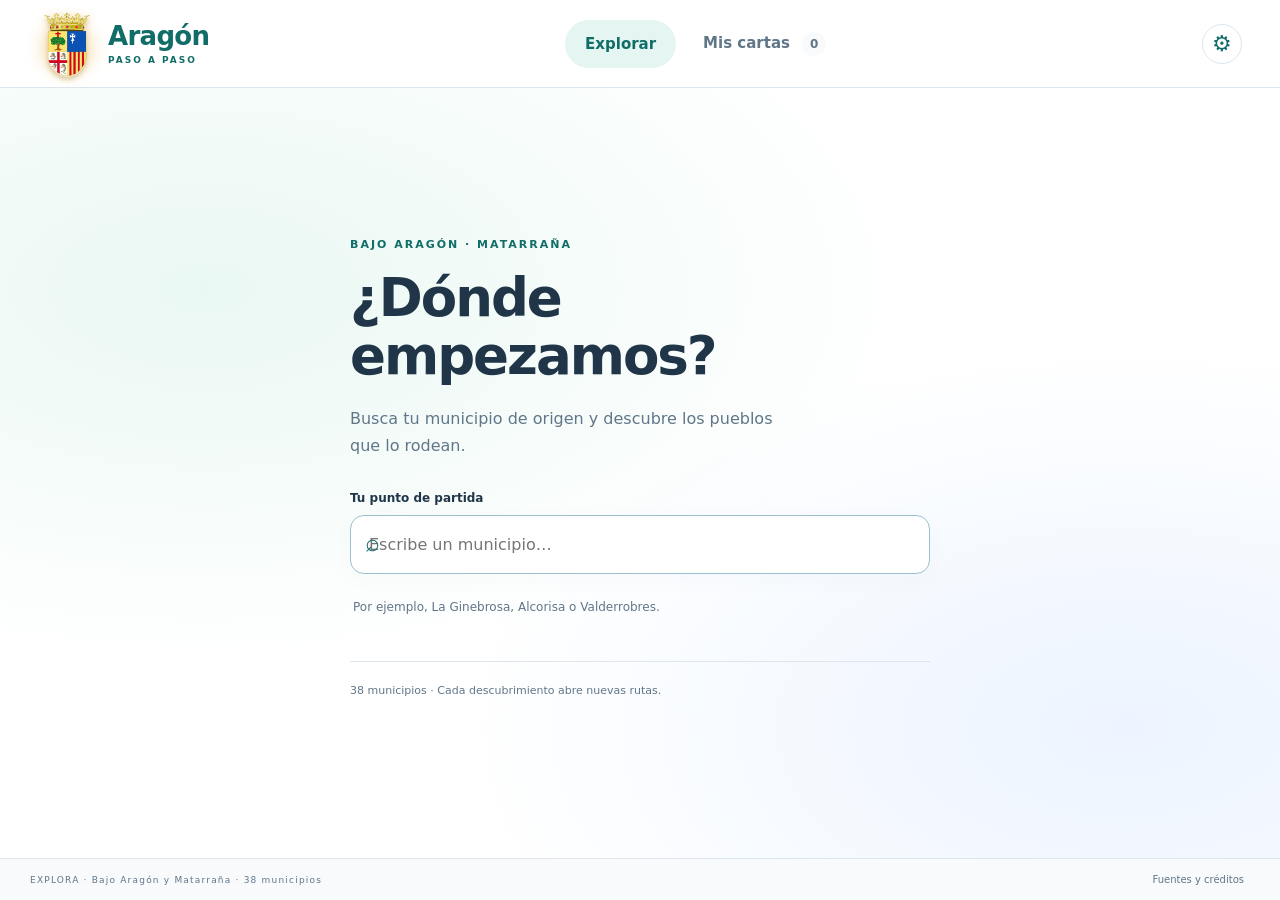
==== index.html @ 67283a73 "Add files via upload" ====
<!doctype html>
<html lang="es">
<head>
  <meta charset="UTF-8">
  <meta name="viewport" content="width=device-width, initial-scale=1">
  <meta name="theme-color" content="#116d68">
  <meta name="description" content="Elige tu pueblo, conoce sus símbolos y descubre Aragón municipio a municipio. Explora los 38 municipios del Bajo Aragón y Matarraña.">
  <title>Aragón, paso a paso</title>
  <link rel="stylesheet" href="styles.css?v=20261017-2">
</head>
<body>
  <header class="topbar">
    <a class="brand" href="./" aria-label="Aragón, paso a paso, inicio"><span class="brand-mark"><img src="[data-uri]" width="330" height="461" alt="Escudo de Aragón" fetchpriority="high"></span><span>Aragón<small>paso a paso</small></span></a>
    <nav aria-label="Principal"><button id="nav-map" class="nav active">Explorar</button><button id="nav-cards" class="nav">Mis cartas <span id="collection-count">0</span></button></nav>
    <button id="settings" class="icon-button" aria-label="Opciones de la prueba" title="Opciones de la prueba">⚙</button>
  </header>
  <main id="main">
    <section class="explorer" id="explorer" aria-label="Explorar municipios">
      <section id="onboarding" class="onboarding" aria-label="Elige tu municipio de origen"><p class="loading">Preparando los municipios…</p></section>
      <section id="map-panel" class="map-panel" aria-label="Mapa interactivo de Aragón" hidden>
        <div class="map-top"><span class="map-label"><i></i> TU MAPA DE ARAGÓN</span><span id="daily-badge" class="daily-badge">Primer viaje</span></div>
        <svg id="map" viewBox="-35 -35 1070 1500" role="group" aria-label="Municipios de Aragón. Selecciona un territorio azul para descubrirlo."><g id="terrain"></g><g id="province-lines"></g><g id="pins"></g></svg>
        <div class="map-compass" aria-hidden="true"><span>N</span>✧</div>
        <div class="map-controls"><button id="zoom-in" aria-label="Ampliar mapa">+</button><button id="zoom-out" aria-label="Reducir mapa">−</button><span></span><button id="zoom-region" aria-label="Ver zona de exploración" title="Mi zona">⌖</button><button id="zoom-all" aria-label="Ver todo Aragón" title="Todo Aragón">↗</button></div>
        <div class="map-bottom"><div class="legend"><span><i class="known"></i>Descubierto</span><span><i class="ready"></i>Por explorar</span><span><i class="unknown"></i>Más adelante</span></div><span class="map-credit">Cartografía: IGEAR · Gobierno de Aragón</span></div>
        <div class="map-tip" id="map-tip" role="status"></div>
      </section>
    </section>
    <section id="collection" class="collection-page" hidden></section>
  </main>
  <footer><span>EXPLORA · <span id="pilot-count">Bajo Aragón</span></span><button id="sources">Fuentes y créditos</button></footer>
  <dialog id="dialog" aria-labelledby="dialog-title"><div id="dialog-content"></div><button class="dialog-close" id="close-dialog" aria-label="Cerrar">×</button></dialog>
  <div id="toast" role="status" aria-live="polite"></div>
  <script type="module" src="app.mjs?v=20261017-2"></script>
</body>
</html>
---- styles.css ----
:root{--ink:#203548;--muted:#607689;--green:#116d68;--green2:#159c88;--pale:#edf5f8;--paper:#f8fafc;--cream:#ffffff;--gold:#e9b42f;--orange:#b84a40;--line:#dce6ee;--serif:Georgia,'Times New Roman',serif;--sans:Inter,ui-sans-serif,system-ui,-apple-system,BlinkMacSystemFont,'Segoe UI',sans-serif}
*{box-sizing:border-box}body{margin:0;background:var(--paper);color:var(--ink);font-family:var(--sans);font-size:15px}button,input{font:inherit}button,a,input{-webkit-tap-highlight-color:transparent}button{cursor:pointer}button:disabled{cursor:default;opacity:.6}button:focus-visible,a:focus-visible,input:focus-visible,[tabindex]:focus-visible{outline:3px solid var(--orange);outline-offset:4px}button{border:0}a{color:var(--green)}[hidden]{display:none!important}.topbar{height:88px;display:flex;align-items:center;padding:0 38px;border-bottom:1px solid var(--line);gap:36px;background:var(--cream)}.brand{display:flex;gap:12px;align-items:center;text-decoration:none;color:var(--green);font-family:var(--serif);font-size:26px;font-weight:bold;line-height:1}.brand small{display:block;font-family:var(--sans);text-transform:uppercase;letter-spacing:2.3px;font-size:9px;margin-top:7px;font-weight:600}nav{display:flex;gap:7px;margin:auto}.nav{padding:12px 20px;border-radius:30px;color:var(--muted);background:transparent;font-weight:600}.nav.active{background:#e5f5f1;color:var(--green)}.nav span{display:inline-flex;background:var(--paper);margin-left:7px;border-radius:20px;min-width:24px;height:24px;justify-content:center;align-items:center;font-size:12px}.icon-button{background:transparent;color:var(--green);font-size:22px;width:40px;height:40px;border:1px solid var(--line);border-radius:50%}.explorer{display:grid;grid-template-columns:355px minmax(0,1fr);min-height:700px;height:calc(100dvh - 130px)}.sidebar{overflow:auto;padding:35px 29px 26px;border-right:1px solid var(--line);background:var(--paper)}.eyebrow{text-transform:uppercase;font-weight:700;letter-spacing:2px;font-size:10px;color:var(--orange);margin:0 0 16px}.sidebar h1{font-family:var(--serif);font-size:42px;font-weight:normal;line-height:1.07;letter-spacing:-1.3px;margin:0 0 20px}.sidebar h1 em{font-style:italic;color:var(--green2)}.intro{line-height:1.7;color:var(--muted);font-size:14px;margin:0 0 23px}.subtle{font-size:12px;color:var(--muted);line-height:1.6}.search-wrap{position:relative;margin-bottom:17px}.search-wrap span{position:absolute;left:14px;top:12px;color:var(--muted)}.search-wrap input{width:100%;padding:13px 12px 13px 40px;border:1px solid #d7e3ed;border-radius:9px;background:#ffffff;color:var(--ink);font-size:13px}.place-list{display:grid;gap:8px}.place-button{display:flex;align-items:center;text-align:left;padding:11px 12px;gap:12px;border:1px solid var(--line);border-radius:10px;background:#ffffff;color:var(--ink);width:100%;transition:background .2s,transform .2s}.place-button:hover{background:#eef8fb;transform:translateX(2px)}.place-button.selected{border-color:var(--green2);background:#e2f5ef}.place-button img{height:34px;width:28px;object-fit:contain}.place-button strong{font-size:13px;font-weight:600;display:block}.place-button small{display:block;font-size:10px;color:var(--muted);margin-top:4px}.place-button .arrow{margin-left:auto;color:var(--green2)}.small-label{font-size:10px;font-weight:700;letter-spacing:1px;color:var(--muted);text-transform:uppercase;margin:25px 0 12px}.origin-free{display:flex;align-items:center;gap:10px;background:#edf8f6;border-radius:9px;padding:13px;margin-top:20px;font-size:12px;line-height:1.5}.origin-free b{font-size:24px;color:var(--green2)}.map-panel{position:relative;overflow:hidden;background:#f3f8fc;background-image:radial-gradient(#8fb3cd22 .8px,transparent .8px);background-size:11px 11px;min-height:520px}.map-panel>svg{width:100%;height:100%;min-height:520px;display:block;touch-action:none;cursor:grab}.map-panel>svg.dragging{cursor:grabbing}.map-top{position:absolute;top:25px;left:28px;right:28px;display:flex;justify-content:space-between;gap:10px;z-index:2;pointer-events:none}.map-label{font-size:10px;letter-spacing:1.7px;font-weight:700;align-items:center;display:flex;gap:8px}.map-label i{width:6px;height:6px;border-radius:50%;background:var(--green)}.daily-badge{border:1px solid #d7e6ef;background:#fffffff0;backdrop-filter:blur(5px);padding:9px 14px;border-radius:25px;font-size:11px;color:var(--green);font-weight:600}.municipality{fill:#e9f0f5;stroke:#bccedc;stroke-width:.65;vector-effect:non-scaling-stroke;transition:fill .3s;stroke-linejoin:round}.municipality.pilot{fill:#dceefa;stroke:#93bbd5;stroke-width:1.1;cursor:pointer}.municipality.available{fill:#d5eefa;stroke:#4d9cc7;stroke-width:1.2}.municipality.discovered{fill:#34b39a;stroke:#13776e;stroke-width:1.2}.municipality.selected{fill:#93d4ed;stroke:#146e96;stroke-width:2}.municipality.discovered.selected{fill:#109e86;stroke:#f3c94d;stroke-width:2}.municipality.pilot:hover{filter:brightness(.95)}.province-line{fill:none;stroke:#7998af;stroke-width:1.4;stroke-opacity:.45;vector-effect:non-scaling-stroke;pointer-events:none}.map-compass{position:absolute;bottom:80px;left:32px;font-size:44px;color:#668298;text-align:center;line-height:1;pointer-events:none}.map-compass span{font-family:var(--sans);font-size:10px;font-weight:700;display:block;margin-bottom:3px}.map-controls{position:absolute;right:24px;top:50%;transform:translateY(-50%);display:grid;background:var(--cream);border:1px solid #d7e4ee;border-radius:25px;padding:6px;box-shadow:0 5px 20px #116d6810}.map-controls button{width:36px;height:37px;background:transparent;color:var(--green);border-radius:50%;font-size:22px}.map-controls button:hover{background:#e8f5fb}.map-controls span{height:1px;background:var(--line);margin:4px}.map-bottom{position:absolute;bottom:22px;left:28px;right:28px;display:flex;justify-content:space-between;gap:14px;align-items:flex-end;pointer-events:none}.legend{display:flex;gap:12px;background:#ffffffe8;border-radius:20px;padding:10px 13px}.legend span{font-size:10px;display:flex;gap:5px;align-items:center;white-space:nowrap}.legend i{width:8px;height:8px;border-radius:50%;border:1px solid #acc3d3}.legend .known{background:#34b39a}.legend .ready{background:#d5eefa}.legend .unknown{background:#e9f0f5}.map-credit{font-size:9px;color:#58778e;max-width:160px;text-align:right;line-height:1.4}.map-tip{display:none;position:absolute;left:50%;top:80px;transform:translateX(-50%);background:var(--green);color:#ffffff;border-radius:10px;padding:12px 18px;font-size:12px;max-width:340px;box-shadow:0 5px 15px #173a2720;z-index:4}.map-tip.show{display:block}.pin{cursor:pointer}.pin text{font-family:var(--sans);font-weight:600;fill:#25455e;paint-order:stroke;stroke:#ffffff;stroke-width:3px;stroke-linejoin:round}.pin circle{fill:#ffffff;stroke:#13776e;stroke-width:1.5;vector-effect:non-scaling-stroke;filter:drop-shadow(0 1px 2px #0002)}.pin .origin-halo{fill:none;stroke:#e7b526;stroke-width:2}.province-name{font-size:36px;font-family:var(--serif);fill:#7d98ad;opacity:.75;text-anchor:middle;pointer-events:none;letter-spacing:7px}.back-link{background:transparent;padding:0;margin:0 0 20px;color:var(--muted);font-size:12px}.back-link:hover{text-decoration:underline}.mini-meta{font-size:11px;color:var(--muted);margin:-10px 0 18px;line-height:1.6}.card{border:1px solid #d8e4ed;border-radius:13px;background:var(--cream);overflow:hidden;box-shadow:0 9px 20px #273d2a0c}.card-face{padding:24px 24px 18px;background:linear-gradient(130deg,#eef6fb,#ffffff);position:relative}.flag{display:block;width:100%;height:126px;object-fit:contain;filter:drop-shadow(0 6px 4px #263b2e16)}.shield-stamp{display:flex;align-items:center;justify-content:center;width:64px;height:76px;border-radius:40px 40px 20px 20px;background:var(--cream);border:1px solid #dce8f0;position:relative;margin:-10px auto -12px;box-shadow:0 5px 12px #263b2e12}.shield-stamp img{width:40px;height:60px;object-fit:contain}.card-body{padding:23px 19px 18px;text-align:center}.card-name{font-family:var(--serif);font-size:25px;margin:0 0 7px;font-weight:normal}.card-place{font-size:11px;color:var(--muted);line-height:1.6}.card-rule{border:0;border-top:1px solid #e1eaf1;margin:16px 0}.patron-label{font-size:9px;letter-spacing:1.5px;text-transform:uppercase;color:var(--orange);margin-bottom:7px;font-weight:700}.patron-name{font-size:12px;font-weight:600;line-height:1.5}.patron-date{font-size:11px;color:var(--muted);line-height:1.6;margin-top:5px}.origin-tag{display:inline-block;color:var(--green);background:#e6f7f0;padding:6px 9px;font-size:9px;text-transform:uppercase;letter-spacing:1px;border-radius:30px;margin-top:12px}.primary,.secondary{display:flex;justify-content:center;align-items:center;gap:10px;width:100%;border-radius:9px;padding:14px 18px;font-weight:600;font-size:13px;text-decoration:none;transition:background .2s}.primary{background:var(--green);color:#ffffff}.primary:hover{background:#0e857a}.secondary{background:#edf5f8;color:var(--green)}.secondary:hover{background:#d5f1e9}.button-row{display:flex;gap:10px;margin-top:20px}.button-row>*{flex:1}.under-card{margin-top:18px}.discovery-box{border:1px solid #dce8f1;border-radius:10px;padding:17px;background:#ffffff}.discovery-box h2{font-family:var(--serif);font-size:25px;font-weight:normal;margin:0 0 10px}.discovery-box p{font-size:13px;line-height:1.7;color:var(--muted)}.remaining{display:flex;gap:5px;margin-top:12px}.remaining i{display:block;width:12px;height:5px;border-radius:4px;background:#dce8ee}.remaining i.active{background:var(--green2)}footer{height:42px;display:flex;align-items:center;justify-content:space-between;padding:0 30px;border-top:1px solid var(--line);color:var(--muted);font-size:9px;letter-spacing:1.2px}footer button{background:transparent;color:var(--muted);font-size:10px;letter-spacing:0}.loading{color:var(--muted);padding:30px;line-height:1.7}.collection-page{max-width:1150px;padding:45px 35px 80px;margin:auto;min-height:calc(100dvh - 130px)}.collection-page h1{font-family:var(--serif);font-size:45px;font-weight:normal;margin:0 0 10px}.collection-grid{display:grid;grid-template-columns:repeat(auto-fill,minmax(220px,1fr));gap:24px;margin-top:30px}.collection-item{text-align:left;background:none;padding:0;color:var(--ink)}.collection-item:hover{transform:translateY(-3px)}.collection-item .flag{height:130px}.collection-item .card{height:100%}.collection-progress{font-size:12px;color:var(--muted)}dialog{border:1px solid #dce6ee;border-radius:20px;padding:0;color:var(--ink);background:var(--paper);width:min(580px,calc(100% - 28px));max-height:calc(100dvh - 40px);overflow:auto;box-shadow:0 30px 100px #15321f55}dialog::backdrop{background:#1738298c;backdrop-filter:blur(6px)}.dialog-close{position:absolute;right:15px;top:13px;width:32px;height:32px;border-radius:50%;background:#eef4f8;color:var(--green);font-size:23px;z-index:4}.dialog-inner{padding:35px 38px}.dialog-inner h2{font-family:var(--serif);font-size:35px;font-weight:normal;line-height:1.1;margin:10px 0 15px;letter-spacing:-.7px}.dialog-inner p{color:var(--muted);font-size:13px;line-height:1.7}.lesson-step{display:flex;gap:6px;margin:5px 0 25px}.lesson-step i{height:4px;flex:1;border-radius:4px;background:#e3edf4}.lesson-step i.active{background:var(--green2)}.lesson-visual{display:flex;justify-content:center;align-items:center;gap:24px;min-height:180px;background:#edf5fb;border-radius:12px;margin:23px 0;padding:23px;animation:appear .3s}.lesson-visual .lesson-flag{width:68%;height:145px;object-fit:contain;filter:drop-shadow(0 6px 5px #116d6820)}.lesson-visual .lesson-shield{max-width:70px;height:120px;object-fit:contain}.lesson-caption{display:flex;justify-content:space-between;margin-top:8px;font-size:10px;color:var(--muted)}.location-mini{height:210px;width:100%;display:block;background:#edf5f8;border-radius:12px}.detail-pair{display:flex;gap:10px;justify-content:center;margin-top:16px}.detail-pair span{font-size:11px;padding:8px 12px;border-radius:25px;background:#e9f3fa}.patron-visual{text-align:center;padding:30px 18px;background:#edf5fb;border-radius:12px;margin:22px 0}.patron-visual>span{font-size:32px;color:var(--orange)}.patron-visual h3{font-family:var(--serif);font-size:27px;font-weight:normal;margin:15px 0}.patron-visual p{font-size:13px;margin-bottom:0}.options{display:grid;grid-template-columns:1fr 1fr;gap:11px;margin:24px 0 0}.option{border:1px solid #d7e4ee;background:#ffffff;border-radius:10px;padding:17px 13px;color:var(--ink);text-align:left;min-height:70px;font-size:12px;line-height:1.5;position:relative}.option:hover:not(:disabled){border-color:var(--green);background:#edf8f6}.option img{width:100%;height:82px;object-fit:contain;margin:9px 0}.option-letter{display:inline-flex;width:22px;height:22px;align-items:center;justify-content:center;border-radius:50%;background:#e9f1f7;color:var(--muted);font-size:10px;margin:0 7px 5px 0}.option.correct{border:2px solid #118971;background:#e4f7ef;opacity:1}.option.wrong{border:2px solid #c2514f;background:#fff0ef;opacity:1}.feedback{padding:13px 16px;font-size:12px;line-height:1.7;border-radius:8px;margin-top:17px;background:#e5f6ee;color:var(--green)}.feedback.wrong{background:#fff0ed;color:#a53c32}.success{text-align:center}.success-seal{margin:15px auto 24px;width:135px;height:135px;border:1px solid #e4bc46;outline:7px solid #fff6d9;border-radius:50%;background:#e6f7f3;display:flex;align-items:center;justify-content:center;animation:seal .55s cubic-bezier(.17,.67,.3,1.4)}.success-seal img{width:70px;height:100px;object-fit:contain}.success-tag{font-size:10px;color:var(--orange);letter-spacing:2px;font-weight:bold}.success .primary{margin-top:24px}.settings-list{display:grid;gap:17px;margin:24px 0}.settings-list label{font-weight:600;font-size:13px}.segmented{display:flex;gap:7px;margin-top:12px}.segmented button{flex:1;border:1px solid #d5e4ed;border-radius:8px;background:#ffffff;padding:11px;color:var(--green)}.segmented button.active{background:var(--green);color:var(--cream);border-color:var(--green)}.text-button{background:none;color:var(--orange);font-size:12px;padding:12px 0}.source-list{display:grid;gap:17px;font-size:12px;line-height:1.7}.source-list h3{font-size:14px;margin:5px 0}.source-list a{overflow-wrap:anywhere}.source-list li{margin-bottom:12px}.source-list ul{padding-left:19px}.card-dialog .card{max-width:310px;margin:22px auto}.empty{text-align:center;padding:50px 0;max-width:400px;margin:auto}.empty span{font-size:50px;color:var(--gold)}#toast{position:fixed;bottom:25px;left:50%;transform:translate(-50%,20px);opacity:0;pointer-events:none;transition:opacity .2s,transform .2s;background:var(--green);color:#ffffff;padding:14px 20px;border-radius:12px;font-size:13px;max-width:min(90%,500px);z-index:20;box-shadow:0 8px 30px #17382940}#toast.show{opacity:1;transform:translate(-50%,0)}.next-list{margin-top:22px}.next-list .small-label{margin-top:0}.error-box{padding:35px;max-width:500px;margin:100px auto;border:1px solid #cdb593;border-radius:15px}.error-box h1{font-family:var(--serif)}.pin:focus-visible circle{stroke:var(--orange);stroke-width:3}.quiet-link{font-size:11px;display:block;margin-top:14px;text-align:center}.separator{height:1px;background:var(--line);margin:24px 0}@keyframes appear{from{opacity:0;transform:translateY(7px)}to{opacity:1;transform:none}}@keyframes seal{from{opacity:0;transform:scale(.7) rotate(-8deg)}to{opacity:1;transform:scale(1) rotate(0)}}
@media(min-width:1500px){.explorer{grid-template-columns:390px minmax(0,1fr)}.sidebar{padding:45px 36px}.sidebar h1{font-size:47px}}
@media(max-width:1000px){.explorer{grid-template-columns:310px minmax(0,1fr)}.sidebar{padding:28px 23px}.sidebar h1{font-size:36px}.map-label{display:none}.map-top{justify-content:flex-end;right:18px}.map-credit{display:none}.map-bottom{left:18px;right:18px}.legend{gap:9px}.map-controls{right:14px}}
@media(max-width:700px){.topbar{height:75px;padding:0 16px;gap:10px}.brand{font-size:23px;gap:8px}.brand small{font-size:8px;letter-spacing:1.5px}nav{gap:0;margin-left:auto;margin-right:0}.nav{font-size:12px;padding:10px 11px}.nav span{display:none}.icon-button{font-size:19px;width:34px;height:34px}.explorer{display:flex;flex-direction:column;height:auto;min-height:0}.map-panel{order:0;height:48dvh;min-height:330px;border-bottom:1px solid var(--line)}.map-panel>svg{min-height:330px}.sidebar{order:1;overflow:visible;padding:26px 22px;border-right:0;min-height:330px}.sidebar h1{font-size:37px}.sidebar .intro{max-width:460px}.sidebar .card{max-width:330px;margin:0 auto}.sidebar .under-card{max-width:330px;margin:18px auto}.place-list{grid-template-columns:1fr 1fr}.place-button{gap:8px;padding:11px 9px}.place-button strong{font-size:12px}.place-button img{width:24px;height:29px}.place-button .arrow{display:none}.map-top{top:15px}.daily-badge{font-size:10px;padding:7px 12px}.map-controls{right:12px;padding:4px}.map-controls button{height:32px;width:31px;font-size:20px}.map-compass{bottom:65px;left:21px;font-size:34px}.map-bottom{bottom:16px;left:16px}.legend{padding:8px 11px}.legend span{font-size:9px}.map-tip{top:55px;min-width:240px}footer{height:auto;min-height:45px;padding:12px 17px;font-size:8px;gap:12px}.dialog-inner{padding:34px 24px 25px}.dialog-inner h2{font-size:30px}.lesson-visual{min-height:150px;padding:18px;gap:17px}.lesson-visual .lesson-flag{height:120px}.lesson-visual .lesson-shield{height:95px;max-width:55px}.collection-page{padding:30px 20px}.collection-page h1{font-size:37px}.collection-grid{grid-template-columns:repeat(2,minmax(0,1fr));gap:14px}.collection-grid .card-face{padding:18px 14px 14px}.collection-grid .flag{height:90px}.collection-grid .shield-stamp{width:45px;height:59px}.collection-grid .shield-stamp img{width:28px;height:43px}.collection-grid .card-name{font-size:22px}.collection-grid .card-body{padding:20px 10px 15px}.collection-grid .patron-name{font-size:11px}.collection-grid .patron-date{font-size:10px}}
@media(prefers-reduced-motion:reduce){*,*::before,*::after{animation:none!important;transition:none!important;scroll-behavior:auto!important}}
.municipality.pilot.locked{fill:#e9f0f5;stroke:#bccedc}.municipality.pilot.locked.selected{fill:#e6eef5;stroke:#a6bacb}

/* Escudo de Aragón: relieve, halo dorado y un reflejo al entrar. */
.brand{flex-shrink:0}
.brand-mark{position:relative;isolation:isolate;display:grid;place-items:center;flex:0 0 58px;width:58px;height:68px}
.brand-mark::before{content:"";position:absolute;z-index:-1;inset:6px -6px -2px;border-radius:50%;background:radial-gradient(ellipse,#ffdf888c 0%,#e8bd5c40 45%,transparent 72%);filter:blur(6px);pointer-events:none}
.brand-mark img{display:block;width:46px;height:64px;object-fit:contain;filter:drop-shadow(0 1px 0 #fff4c6) drop-shadow(0 3px 2px #80591c40) drop-shadow(0 0 5px #f3cd7170);transition:filter .25s,transform .25s}
.brand-mark::after{content:"";position:absolute;inset:2px 6px;pointer-events:none;background:linear-gradient(112deg,transparent 38%,#fffdebc9 48%,#ffffff38 52%,transparent 62%);background-size:300% 100%;background-position:150% 0;opacity:0;-webkit-mask:url("assets/aragon-shield.png") center/contain no-repeat;mask:url("assets/aragon-shield.png") center/contain no-repeat;animation:crest-shine 2.4s ease-in-out .5s both}
.brand:hover .brand-mark img,.brand:focus-visible .brand-mark img{transform:translateY(-1px);filter:drop-shadow(0 1px 0 #fff4c6) drop-shadow(0 4px 3px #80591c50) drop-shadow(0 0 8px #efc65f99)}
.topbar>.icon-button{flex-shrink:0}
@keyframes crest-shine{0%{background-position:150% 0;opacity:0}15%{opacity:.85}85%{opacity:.85}100%{background-position:-50% 0;opacity:0}}
@media(max-width:700px){.brand-mark{flex-basis:42px;width:42px;height:56px}.brand-mark img{width:40px;height:56px}.brand-mark::after{inset:0 1px}}
@media(max-width:400px){.topbar{padding:0 12px;gap:6px}.brand{font-size:21px;gap:6px}.brand-mark{flex-basis:36px;width:36px;height:52px}.brand-mark img{width:36px;height:50px}.brand-mark::after{inset:1px 0}.topbar .nav{padding:10px 8px;font-size:11px}.brand small{letter-spacing:1.1px}}

/* A light, playful expedition with real map silhouettes. */
:root{--serif:Inter,ui-sans-serif,system-ui,-apple-system,BlinkMacSystemFont,'Segoe UI',sans-serif}
.sidebar h1,.collection-page h1,.dialog-inner h2{font-weight:760;letter-spacing:-1.2px}
.sidebar h1 em{font-style:normal}.sidebar{background:#fff}.topbar{box-shadow:0 3px 20px #18375005}
.explorer{min-height:620px}.brand{font-weight:760;letter-spacing:-.7px}.brand small{letter-spacing:2px}
.card-name{font-size:23px;font-weight:750}.card{border-radius:18px;box-shadow:0 8px 24px #1f476408}
.card-face{background:radial-gradient(ellipse at 50% 0,#e4f4ff,transparent 80%),#f8fbfe}
.place-button{border-radius:13px;min-height:67px}.primary{box-shadow:0 4px 10px #116d6818}.primary:hover{transform:translateY(-1px)}
.silhouette{width:35px;height:42px;flex-shrink:0;fill:#b6dce9;stroke:#438da9;stroke-width:.6;stroke-linejoin:round}
.mystery-outline{display:flex;flex-direction:column;align-items:center;gap:12px;padding:25px;background:#f0f8fd;border:1px dashed #88bad3;border-radius:18px;margin-bottom:20px}
.mystery-outline .silhouette{width:120px;height:115px;fill:#c7e6f5;stroke:#4798c0}.mystery-outline span{font-size:12px;color:#49728c;font-weight:650;letter-spacing:1px;text-transform:uppercase}
.mystery-pin circle{fill:#fff;stroke:#3d9fc9;stroke-dasharray:3 2}.mystery-pin text{fill:#29779b}
.card-geography{display:flex;justify-content:center;align-items:center;gap:15px;margin:16px 0 9px;padding:12px;background:#f1f8fc;border-radius:10px;text-align:left}
.card-geography strong{font-size:17px;display:block}.card-geography small{font-size:10px;color:var(--muted);display:block;margin-top:3px}
.card-population{font-size:12px}.card-population span{color:var(--muted);white-space:nowrap}
.card-story{margin-top:18px;text-align:left;background:#f5f8fc;padding:13px;border-radius:9px}.card-story>span{font-size:9px;font-weight:700;letter-spacing:1px;text-transform:uppercase;color:#49728c}.card-story p{font-size:12px;line-height:1.6;margin:7px 0 0}
.area-fact{text-align:center;margin:14px auto 10px}.area-fact strong{display:block;font-size:32px;letter-spacing:-1px;color:var(--green)}.area-fact small{font-size:18px}.area-fact>span{font-size:11px;color:var(--muted)}
.population-hero{display:flex;flex-direction:column;align-items:center;padding:24px 15px;border-radius:15px;background:#edf7fb;margin-top:20px}.population-hero>span:first-child{font-size:9px;letter-spacing:1.7px;font-weight:700;color:#477790}.population-hero strong{font-size:65px;line-height:1.2;letter-spacing:-3px;margin:10px 0 3px;color:#176f7e}.population-hero>span{font-size:14px;color:#507289}
.fact-source{display:block;font-size:10px;text-align:center;color:#506e84;margin-top:12px;text-underline-offset:3px}
.story-fact{border-left:3px solid #e9b42f;padding:4px 18px;margin:24px 0 8px}.story-fact>span{font-size:9px;letter-spacing:1.5px;font-weight:700;color:#976f15}.story-fact p{color:var(--ink);font-size:15px;line-height:1.7;margin:9px 0}.story-fact .fact-source{text-align:left}
.symbol-pending{display:flex;flex-direction:column;justify-content:center;gap:8px;text-align:center;padding:12px;color:var(--muted);font-size:12px}.symbol-pending small{font-size:9px}.shield-stamp .symbol-pending{font-size:9px;padding:4px}.shield-stamp .symbol-pending small{display:none}
.lesson-visual .symbol-pending{flex:1}.card-face>.symbol-pending{min-height:126px}.lesson-caption{padding:0 14px}
.patron-visual h3{font-weight:680;font-size:25px}.discovery-box h2{font-weight:700;font-size:22px}.collection-grid .card-story{display:none}
@media(max-width:700px){.card-geography{gap:8px;padding:9px}.card-geography .silhouette{width:28px;height:34px}.card-geography strong{font-size:14px}.card-geography small{font-size:9px}.collection-grid .card-population{font-size:10px}.population-hero strong{font-size:56px}.mystery-outline{flex-direction:row;justify-content:center;padding:18px}.mystery-outline .silhouette{height:65px;width:75px}}

.option-silhouette{display:block;width:100%;height:95px;fill:#64b5c7;stroke:#247988;stroke-width:.7;stroke-linejoin:round}.lesson-visual{gap:28px}.success-seal .silhouette{width:80px;height:95px}

/* Search first; the map owns the whole play area. */
[hidden]{display:none!important}
.explorer{display:block;height:calc(100dvh - 130px);min-height:560px}
.map-panel{width:100%;height:100%;min-height:560px;border:0;background:radial-gradient(ellipse at 50% 40%,#fff 5%,#f0f7fb 90%)}
.map-panel>svg{width:100%;height:100%;min-height:560px}
.map-top{left:28px;right:28px;pointer-events:none}.map-label{display:flex}.daily-badge{background:#fff;border:1px solid #dce9ed;box-shadow:0 4px 18px #17382908}
.map-controls{top:50%;transform:translateY(-50%)}
.onboarding{min-height:100%;display:grid;place-items:center;padding:50px 24px;background:radial-gradient(ellipse at 16% 26%,#eaf8f3,transparent 47%),radial-gradient(ellipse at 88% 83%,#ecf4ff,transparent 42%),#fff}
.start-card{width:min(100%,580px);margin:auto}.start-card .eyebrow{color:var(--green);font-size:11px;letter-spacing:2px;margin:0 0 18px}.start-card h1{font-size:clamp(34px,5vw,53px);line-height:1.1;letter-spacing:-2px;margin:0 0 20px;font-weight:780}.start-card>p:not(.eyebrow):not(.start-note){font-size:16px;line-height:1.7;color:var(--muted);max-width:450px;margin-bottom:32px}.search-label{display:block;font-size:12px;font-weight:650;margin-bottom:10px}.start-card .search-wrap{display:flex;align-items:center;gap:13px;padding:0 18px;margin:0;border:1.5px solid #9bbfce;border-radius:14px;background:#fff;box-shadow:0 6px 24px #19445706}.start-card .search-wrap:focus-within{border-color:var(--green);outline:3px solid #11897118}.start-card input{border:0;outline:none;background:transparent;font:inherit;width:100%;padding:19px 0;color:var(--ink);font-size:16px}.start-card .search-wrap>span{font-size:25px;color:var(--green)}.origin-results{min-height:52px;max-height:330px;overflow:auto;margin-top:12px}.origin-result{width:100%;display:flex;align-items:center;justify-content:space-between;padding:15px 18px;background:white;border:1px solid var(--line);border-radius:12px;text-align:left;color:var(--ink);margin-bottom:7px}.origin-result:hover,.origin-result:focus-visible{border-color:var(--green);background:#f1faf7}.origin-result strong,.origin-result small{display:block}.origin-result strong{font-size:15px}.origin-result small{font-size:11px;color:var(--muted);margin-top:4px}.origin-result>span:last-child{color:var(--green);font-size:23px}.search-hint{font-size:12px;color:var(--muted);line-height:1.6;margin:12px 3px}.start-note{font-size:11px;color:var(--muted);border-top:1px solid var(--line);padding-top:22px;margin-top:23px}
@media(max-width:700px){.explorer{height:calc(100dvh - 120px);min-height:460px}.map-panel,.map-panel>svg{min-height:460px;height:100%}.onboarding{padding:36px 24px}.map-top{left:16px;right:16px}.map-label{display:none}.daily-badge{font-size:10px}.map-controls{top:48%}.map-bottom{right:15px}.start-card h1{letter-spacing:-1.3px}.map-compass{bottom:75px}.origin-results{max-height:260px}}
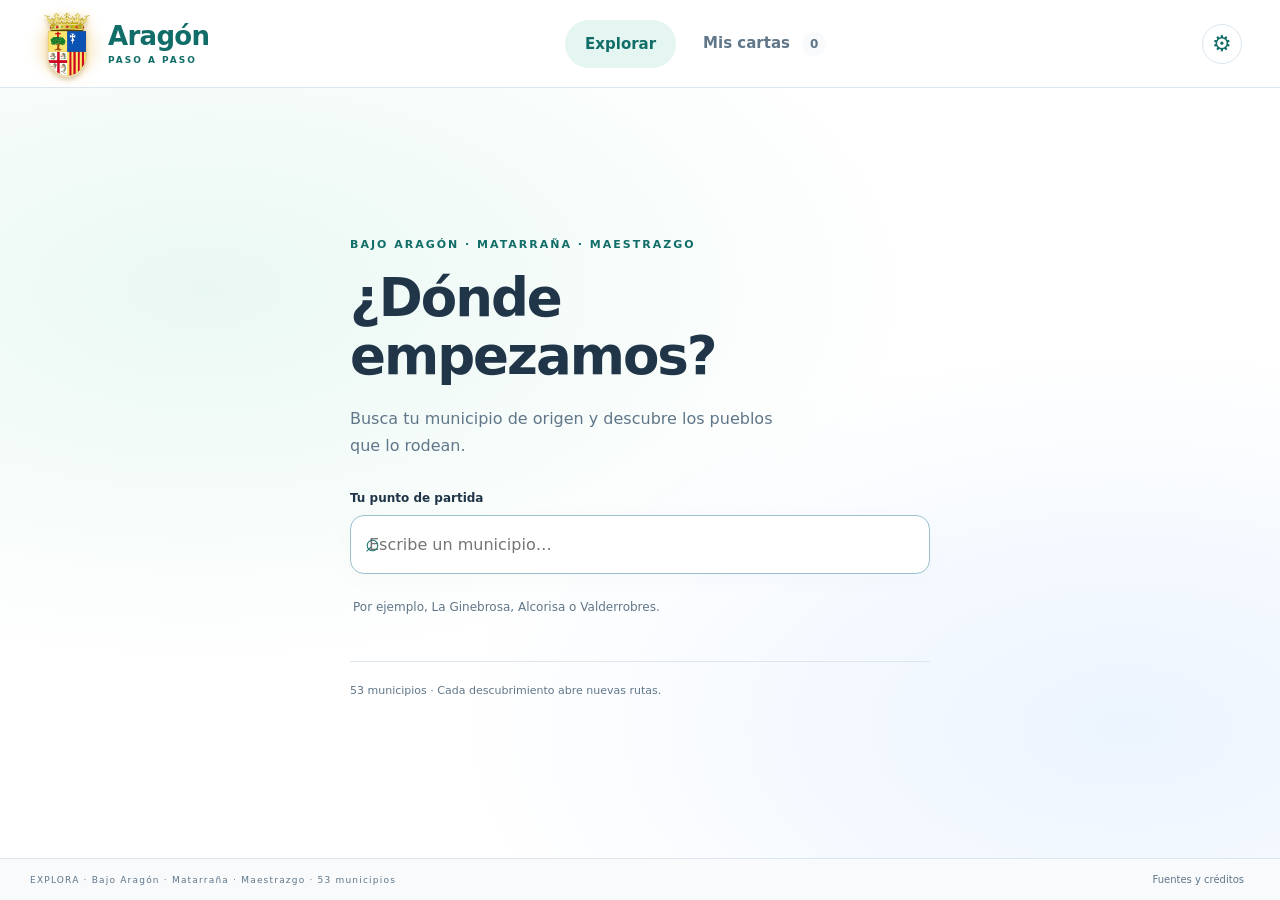
==== commit f6e23127: "Add files via upload" ====
--- a/index.html
+++ b/index.html
@@ -4,15 +4,15 @@
   <meta charset="UTF-8">
   <meta name="viewport" content="width=device-width, initial-scale=1">
   <meta name="theme-color" content="#116d68">
-  <meta name="description" content="Elige tu pueblo, conoce sus símbolos y descubre Aragón municipio a municipio. Explora los 38 municipios del Bajo Aragón y Matarraña.">
+  <meta name="description" content="Elige tu pueblo, conoce sus símbolos y descubre Aragón municipio a municipio. Explora 53 municipios del Bajo Aragón, Matarraña y Maestrazgo.">
   <title>Aragón, paso a paso</title>
-  <link rel="stylesheet" href="styles.css?v=20261017-2">
+  <link rel="stylesheet" href="styles.css?v=20261018-6">
 </head>
 <body>
   <header class="topbar">
     <a class="brand" href="./" aria-label="Aragón, paso a paso, inicio"><span class="brand-mark"><img src="[data-uri]" width="330" height="461" alt="Escudo de Aragón" fetchpriority="high"></span><span>Aragón<small>paso a paso</small></span></a>
     <nav aria-label="Principal"><button id="nav-map" class="nav active">Explorar</button><button id="nav-cards" class="nav">Mis cartas <span id="collection-count">0</span></button></nav>
-    <button id="settings" class="icon-button" aria-label="Opciones de la prueba" title="Opciones de la prueba">⚙</button>
+    <button id="new-expedition" class="restart-button" aria-label="Nueva expedición" title="Cambiar de punto de partida" hidden><span aria-hidden="true">↻</span><b>Nueva expedición</b></button><button id="settings" class="icon-button" aria-label="Opciones" title="Opciones">⚙</button>
   </header>
   <main id="main">
     <section class="explorer" id="explorer" aria-label="Explorar municipios">
@@ -31,6 +31,6 @@
   <footer><span>EXPLORA · <span id="pilot-count">Bajo Aragón</span></span><button id="sources">Fuentes y créditos</button></footer>
   <dialog id="dialog" aria-labelledby="dialog-title"><div id="dialog-content"></div><button class="dialog-close" id="close-dialog" aria-label="Cerrar">×</button></dialog>
   <div id="toast" role="status" aria-live="polite"></div>
-  <script type="module" src="app.mjs?v=20261017-2"></script>
+  <script type="module" src="app.mjs?v=20261018-6"></script>
 </body>
 </html>
--- a/styles.css
+++ b/styles.css
@@ -55,3 +55,32 @@
 .onboarding{min-height:100%;display:grid;place-items:center;padding:50px 24px;background:radial-gradient(ellipse at 16% 26%,#eaf8f3,transparent 47%),radial-gradient(ellipse at 88% 83%,#ecf4ff,transparent 42%),#fff}
 .start-card{width:min(100%,580px);margin:auto}.start-card .eyebrow{color:var(--green);font-size:11px;letter-spacing:2px;margin:0 0 18px}.start-card h1{font-size:clamp(34px,5vw,53px);line-height:1.1;letter-spacing:-2px;margin:0 0 20px;font-weight:780}.start-card>p:not(.eyebrow):not(.start-note){font-size:16px;line-height:1.7;color:var(--muted);max-width:450px;margin-bottom:32px}.search-label{display:block;font-size:12px;font-weight:650;margin-bottom:10px}.start-card .search-wrap{display:flex;align-items:center;gap:13px;padding:0 18px;margin:0;border:1.5px solid #9bbfce;border-radius:14px;background:#fff;box-shadow:0 6px 24px #19445706}.start-card .search-wrap:focus-within{border-color:var(--green);outline:3px solid #11897118}.start-card input{border:0;outline:none;background:transparent;font:inherit;width:100%;padding:19px 0;color:var(--ink);font-size:16px}.start-card .search-wrap>span{font-size:25px;color:var(--green)}.origin-results{min-height:52px;max-height:330px;overflow:auto;margin-top:12px}.origin-result{width:100%;display:flex;align-items:center;justify-content:space-between;padding:15px 18px;background:white;border:1px solid var(--line);border-radius:12px;text-align:left;color:var(--ink);margin-bottom:7px}.origin-result:hover,.origin-result:focus-visible{border-color:var(--green);background:#f1faf7}.origin-result strong,.origin-result small{display:block}.origin-result strong{font-size:15px}.origin-result small{font-size:11px;color:var(--muted);margin-top:4px}.origin-result>span:last-child{color:var(--green);font-size:23px}.search-hint{font-size:12px;color:var(--muted);line-height:1.6;margin:12px 3px}.start-note{font-size:11px;color:var(--muted);border-top:1px solid var(--line);padding-top:22px;margin-top:23px}
 @media(max-width:700px){.explorer{height:calc(100dvh - 120px);min-height:460px}.map-panel,.map-panel>svg{min-height:460px;height:100%}.onboarding{padding:36px 24px}.map-top{left:16px;right:16px}.map-label{display:none}.daily-badge{font-size:10px}.map-controls{top:48%}.map-bottom{right:15px}.start-card h1{letter-spacing:-1.3px}.map-compass{bottom:75px}.origin-results{max-height:260px}}
+
+/* v3 · comarcas completas, fiesta más legible y provincia completada */
+.municipality.comarca-complete{stroke-width:1.35;stroke:#6d5a30}
+.municipality.comarca-complete.comarca-bajo-aragon{fill:url(#gradient-bajo-aragon)!important}
+.municipality.comarca-complete.comarca-matarrana{fill:url(#gradient-matarrana)!important}
+.municipality.comarca-complete.comarca-maestrazgo{fill:url(#gradient-maestrazgo)!important}
+.municipality.comarca-complete.selected{stroke:#f6d86a!important;stroke-width:2.25!important}
+.province-line.province-complete{stroke:#d6a72a!important;stroke-width:3!important;stroke-opacity:1!important;filter:drop-shadow(0 0 2px #d6a72a88)}
+.festival-icon{display:block;font-size:48px!important;line-height:1;margin-bottom:8px;filter:drop-shadow(0 4px 8px #d28a3d33)}
+.local-holidays{margin:18px auto 0;padding:12px 14px;max-width:350px;border-radius:10px;background:#fff9e7;border:1px solid #eed79a;display:grid;gap:4px}
+.local-holidays span{font-size:9px;text-transform:uppercase;letter-spacing:1.2px;color:var(--muted);font-weight:700}
+.local-holidays strong{font-size:13px;color:var(--ink)}
+.symbol-pending{min-height:115px;min-width:130px;max-width:220px;padding:16px;border:1px dashed #b8cad7;border-radius:12px;background:#f7fafc;display:flex;flex-direction:column;align-items:center;justify-content:center;text-align:center;gap:8px;color:var(--muted)}
+.symbol-pending b{font-size:11px;text-transform:uppercase;letter-spacing:1.2px;color:var(--green)}
+.symbol-pending small{font-size:10px;line-height:1.45}
+.card-face .symbol-pending{min-width:0;width:58%;height:100px;margin:auto;background:#f4f8fa}
+.shield-stamp .symbol-pending{width:64px;min-width:64px;height:72px;min-height:72px;padding:6px;border-radius:50%}
+.shield-stamp .symbol-pending small{display:none}
+.comarca-celebration{margin:19px auto;padding:14px 16px;max-width:360px;border-radius:12px;background:linear-gradient(135deg,#eef9f4,#fff7df);border:1px solid #ded3a5;display:grid;grid-template-columns:auto 1fr;column-gap:10px;text-align:left;align-items:center}
+.comarca-celebration>span{font-size:30px;grid-row:1/3}
+.comarca-celebration strong{font-size:14px;color:var(--green)}
+.comarca-celebration small{font-size:10px;color:var(--muted);line-height:1.4}
+
+.restart-button{display:inline-flex;align-items:center;gap:7px;border:1px solid #d5e4ed;background:#fff;color:var(--green);padding:9px 12px;border-radius:10px;font-size:11px;font-weight:700;white-space:nowrap}.restart-button:hover{background:#edf8f6;border-color:#a7d8cf}.restart-button span{font-size:17px;line-height:1}.danger-text{color:#a53c32}.danger-button{background:#a53c32}.danger-button:hover{background:#8e3028}
+@media(max-width:700px){.restart-button{width:34px;height:34px;padding:0;justify-content:center;border-radius:50%}.restart-button b{display:none}.restart-button span{font-size:20px}}
+
+/* Colección, progreso y repaso · 2026-10-18 */
+.comarca-progress-grid{display:grid;grid-template-columns:repeat(3,minmax(0,1fr));gap:14px;margin:24px 0 22px}.comarca-progress-card{background:#fff;border:1px solid var(--line);border-radius:16px;padding:15px 16px;box-shadow:0 8px 24px #31556d0b}.comarca-progress-card>div:first-child{display:flex;justify-content:space-between;gap:10px;align-items:center}.comarca-progress-card strong{font-family:var(--serif);font-size:18px}.comarca-progress-card span{font-weight:700;color:var(--green)}.comarca-progress-card small{display:block;margin-top:8px;color:var(--muted);font-size:11px}.comarca-progress-card.complete{border-color:#e3bc50;background:linear-gradient(135deg,#fffdf5,#f4faf8)}.progress-track{height:8px;background:#e9f0f4;border-radius:999px;overflow:hidden;margin-top:11px}.progress-track i{display:block;height:100%;background:linear-gradient(90deg,var(--green2),#e5b83e);border-radius:inherit;transition:width .35s ease}.collection-tools{display:flex;align-items:center;justify-content:space-between;gap:16px;margin:0 0 24px;flex-wrap:wrap}.collection-filters{display:flex;gap:8px;flex-wrap:wrap}.filter-button{border:1px solid var(--line);background:#fff;color:var(--muted);padding:10px 14px;border-radius:999px;font-weight:700;font-size:12px}.filter-button.active{background:#e6f5f1;border-color:#9dcec3;color:var(--green)}.review-challenge-button{white-space:nowrap}.collection-item-wrap{position:relative}.collection-item-wrap>.collection-item{width:100%}.favorite-button{position:absolute;right:12px;top:12px;z-index:3;width:40px;height:40px;border-radius:50%;border:1px solid #d8e4ec;background:#ffffffed;color:#94a3ad;font-size:22px;line-height:1;box-shadow:0 4px 14px #163c4c1a}.favorite-button:hover,.favorite-button.active{color:#d49b14;border-color:#e8c768;background:#fffaf0}.empty.compact{min-height:220px}.practice-medal{font-size:58px;margin-bottom:8px}.practice-dialog .lesson-step{margin-bottom:22px}.practice-result h2{font-size:42px}.comarca-celebration{position:relative;overflow:hidden;margin:24px auto 12px;max-width:460px;border:1px solid #dfc570;border-radius:20px;padding:22px;background:linear-gradient(135deg,#fffdf3,#f7fbf9);box-shadow:0 10px 30px #795e1a19}.comarca-celebration strong{display:block;font-family:var(--serif);font-size:27px;margin:4px 0 8px}.comarca-celebration small{display:block;color:var(--muted);font-weight:600}.comarca-badge{display:block;font-size:46px}.comarca-celebration.comarca-bajo-aragon{background:linear-gradient(135deg,#e8f7f4,#fff5cf)}.comarca-celebration.comarca-matarrana{background:linear-gradient(135deg,#f8e9ed,#fff2cf)}.comarca-celebration.comarca-maestrazgo{background:linear-gradient(135deg,#eaf4e8,#f8e8dc)}.confetti-field{height:0;position:relative;z-index:2}.confetti-field i{position:absolute;font-style:normal;font-size:13px;animation:confettiPop 1.7s ease-out both}.confetti-field i:nth-child(1){left:10%;transform:rotate(15deg)}.confetti-field i:nth-child(2){left:22%;animation-delay:.08s}.confetti-field i:nth-child(3){left:35%;animation-delay:.14s}.confetti-field i:nth-child(4){left:48%;animation-delay:.03s}.confetti-field i:nth-child(5){left:60%;animation-delay:.11s}.confetti-field i:nth-child(6){left:73%;animation-delay:.17s}.confetti-field i:nth-child(7){left:84%;animation-delay:.06s}.confetti-field i:nth-child(8){left:93%;animation-delay:.13s}@keyframes confettiPop{0%{opacity:0;top:0;transform:translateY(0) scale(.5) rotate(0)}20%{opacity:1}100%{opacity:0;top:130px;transform:translateY(30px) scale(1) rotate(260deg)}}
+@media(max-width:850px){.comarca-progress-grid{grid-template-columns:1fr}.collection-tools{align-items:stretch}.review-challenge-button{width:100%}}
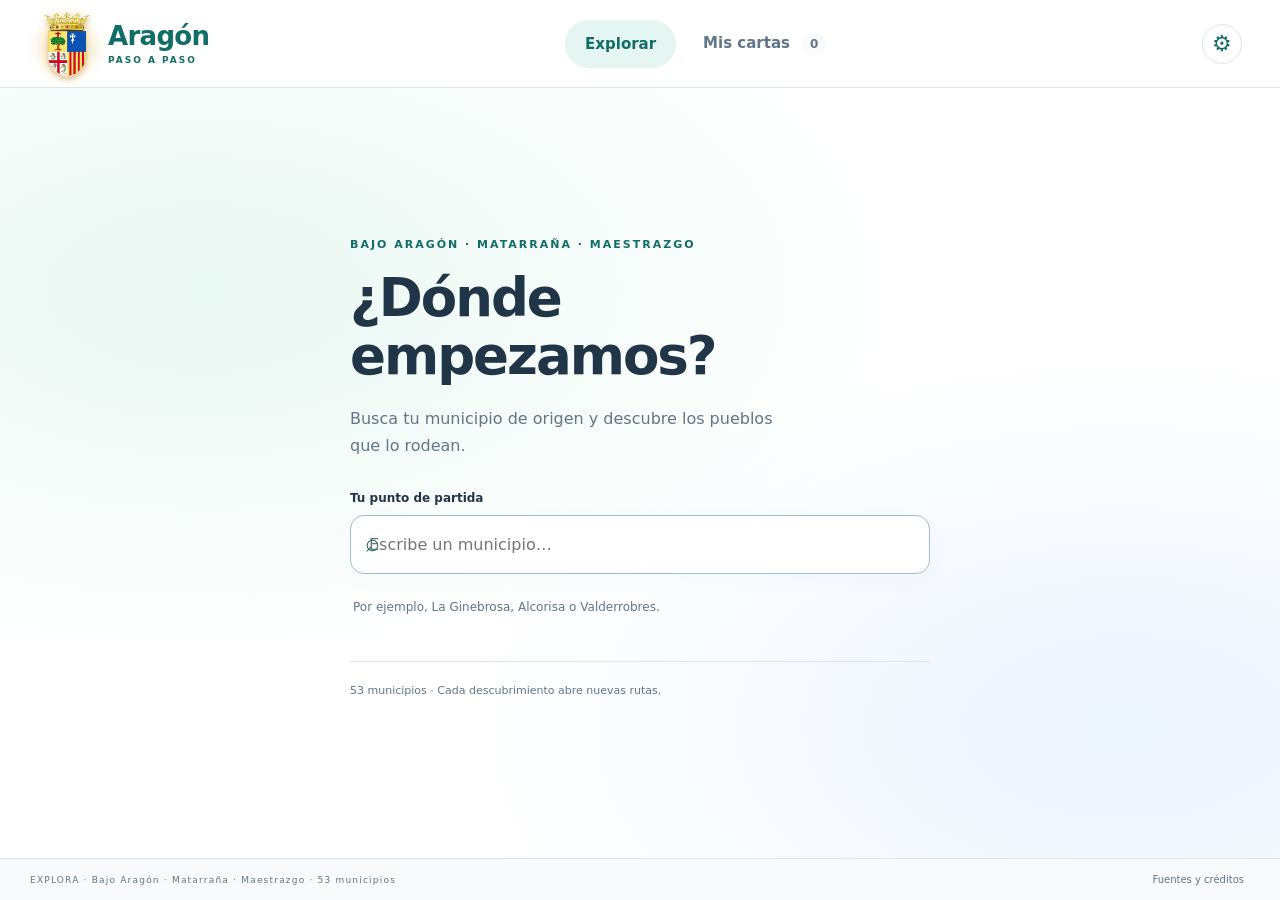
==== commit 395af50b: "Add files via upload" ====
--- a/index.html
+++ b/index.html
@@ -6,7 +6,7 @@
   <meta name="theme-color" content="#116d68">
   <meta name="description" content="Elige tu pueblo, conoce sus símbolos y descubre Aragón municipio a municipio. Explora 53 municipios del Bajo Aragón, Matarraña y Maestrazgo.">
   <title>Aragón, paso a paso</title>
-  <link rel="stylesheet" href="styles.css?v=20261018-6">
+  <link rel="stylesheet" href="styles.css?v=20261019-BA-PHOTO-2">
 </head>
 <body>
   <header class="topbar">
@@ -19,6 +19,7 @@
       <section id="onboarding" class="onboarding" aria-label="Elige tu municipio de origen"><p class="loading">Preparando los municipios…</p></section>
       <section id="map-panel" class="map-panel" aria-label="Mapa interactivo de Aragón" hidden>
         <div class="map-top"><span class="map-label"><i></i> TU MAPA DE ARAGÓN</span><span id="daily-badge" class="daily-badge">Primer viaje</span></div>
+        <div id="map-comarca-status" class="map-comarca-status" aria-label="Progreso por comarca"></div>
         <svg id="map" viewBox="-35 -35 1070 1500" role="group" aria-label="Municipios de Aragón. Selecciona un territorio azul para descubrirlo."><g id="terrain"></g><g id="province-lines"></g><g id="pins"></g></svg>
         <div class="map-compass" aria-hidden="true"><span>N</span>✧</div>
         <div class="map-controls"><button id="zoom-in" aria-label="Ampliar mapa">+</button><button id="zoom-out" aria-label="Reducir mapa">−</button><span></span><button id="zoom-region" aria-label="Ver zona de exploración" title="Mi zona">⌖</button><button id="zoom-all" aria-label="Ver todo Aragón" title="Todo Aragón">↗</button></div>
@@ -31,6 +32,6 @@
   <footer><span>EXPLORA · <span id="pilot-count">Bajo Aragón</span></span><button id="sources">Fuentes y créditos</button></footer>
   <dialog id="dialog" aria-labelledby="dialog-title"><div id="dialog-content"></div><button class="dialog-close" id="close-dialog" aria-label="Cerrar">×</button></dialog>
   <div id="toast" role="status" aria-live="polite"></div>
-  <script type="module" src="app.mjs?v=20261018-6"></script>
+  <script type="module" src="app.mjs?v=20261019-BA-PHOTO-2"></script>
 </body>
 </html>
--- a/styles.css
+++ b/styles.css
@@ -84,3 +84,81 @@
 /* Colección, progreso y repaso · 2026-10-18 */
 .comarca-progress-grid{display:grid;grid-template-columns:repeat(3,minmax(0,1fr));gap:14px;margin:24px 0 22px}.comarca-progress-card{background:#fff;border:1px solid var(--line);border-radius:16px;padding:15px 16px;box-shadow:0 8px 24px #31556d0b}.comarca-progress-card>div:first-child{display:flex;justify-content:space-between;gap:10px;align-items:center}.comarca-progress-card strong{font-family:var(--serif);font-size:18px}.comarca-progress-card span{font-weight:700;color:var(--green)}.comarca-progress-card small{display:block;margin-top:8px;color:var(--muted);font-size:11px}.comarca-progress-card.complete{border-color:#e3bc50;background:linear-gradient(135deg,#fffdf5,#f4faf8)}.progress-track{height:8px;background:#e9f0f4;border-radius:999px;overflow:hidden;margin-top:11px}.progress-track i{display:block;height:100%;background:linear-gradient(90deg,var(--green2),#e5b83e);border-radius:inherit;transition:width .35s ease}.collection-tools{display:flex;align-items:center;justify-content:space-between;gap:16px;margin:0 0 24px;flex-wrap:wrap}.collection-filters{display:flex;gap:8px;flex-wrap:wrap}.filter-button{border:1px solid var(--line);background:#fff;color:var(--muted);padding:10px 14px;border-radius:999px;font-weight:700;font-size:12px}.filter-button.active{background:#e6f5f1;border-color:#9dcec3;color:var(--green)}.review-challenge-button{white-space:nowrap}.collection-item-wrap{position:relative}.collection-item-wrap>.collection-item{width:100%}.favorite-button{position:absolute;right:12px;top:12px;z-index:3;width:40px;height:40px;border-radius:50%;border:1px solid #d8e4ec;background:#ffffffed;color:#94a3ad;font-size:22px;line-height:1;box-shadow:0 4px 14px #163c4c1a}.favorite-button:hover,.favorite-button.active{color:#d49b14;border-color:#e8c768;background:#fffaf0}.empty.compact{min-height:220px}.practice-medal{font-size:58px;margin-bottom:8px}.practice-dialog .lesson-step{margin-bottom:22px}.practice-result h2{font-size:42px}.comarca-celebration{position:relative;overflow:hidden;margin:24px auto 12px;max-width:460px;border:1px solid #dfc570;border-radius:20px;padding:22px;background:linear-gradient(135deg,#fffdf3,#f7fbf9);box-shadow:0 10px 30px #795e1a19}.comarca-celebration strong{display:block;font-family:var(--serif);font-size:27px;margin:4px 0 8px}.comarca-celebration small{display:block;color:var(--muted);font-weight:600}.comarca-badge{display:block;font-size:46px}.comarca-celebration.comarca-bajo-aragon{background:linear-gradient(135deg,#e8f7f4,#fff5cf)}.comarca-celebration.comarca-matarrana{background:linear-gradient(135deg,#f8e9ed,#fff2cf)}.comarca-celebration.comarca-maestrazgo{background:linear-gradient(135deg,#eaf4e8,#f8e8dc)}.confetti-field{height:0;position:relative;z-index:2}.confetti-field i{position:absolute;font-style:normal;font-size:13px;animation:confettiPop 1.7s ease-out both}.confetti-field i:nth-child(1){left:10%;transform:rotate(15deg)}.confetti-field i:nth-child(2){left:22%;animation-delay:.08s}.confetti-field i:nth-child(3){left:35%;animation-delay:.14s}.confetti-field i:nth-child(4){left:48%;animation-delay:.03s}.confetti-field i:nth-child(5){left:60%;animation-delay:.11s}.confetti-field i:nth-child(6){left:73%;animation-delay:.17s}.confetti-field i:nth-child(7){left:84%;animation-delay:.06s}.confetti-field i:nth-child(8){left:93%;animation-delay:.13s}@keyframes confettiPop{0%{opacity:0;top:0;transform:translateY(0) scale(.5) rotate(0)}20%{opacity:1}100%{opacity:0;top:130px;transform:translateY(30px) scale(1) rotate(260deg)}}
 @media(max-width:850px){.comarca-progress-grid{grid-template-columns:1fr}.collection-tools{align-items:stretch}.review-challenge-button{width:100%}}
+
+
+/* Mapa de comarca y logros · 2026-10-18 */
+.municipality.comarca-hint.locked.comarca-bajo-aragon{fill:#e4f1ef;stroke:#9fc8c0}
+.municipality.comarca-hint.locked.comarca-matarrana{fill:#f3e6e9;stroke:#d2a9b2}
+.municipality.comarca-hint.locked.comarca-maestrazgo{fill:#e9f0e5;stroke:#adc4a8}
+.municipality.comarca-hint.available.comarca-bajo-aragon{fill:#d2ece7;stroke:#40998e}
+.municipality.comarca-hint.available.comarca-matarrana{fill:#efd9df;stroke:#ad6575}
+.municipality.comarca-hint.available.comarca-maestrazgo{fill:#dfebd8;stroke:#6d986f}
+.municipality.comarca-hint.discovered:not(.comarca-complete){fill:#34b39a;stroke:#13776e}
+.map-comarca-status{position:absolute;top:70px;left:28px;z-index:3;display:flex;gap:7px;flex-wrap:wrap;max-width:min(720px,calc(100% - 120px));pointer-events:none}
+.map-comarca-pill{display:grid;grid-template-columns:auto auto;column-gap:7px;row-gap:1px;align-items:center;padding:7px 10px;border-radius:12px;background:#fffffff0;border:1px solid #d8e4eb;box-shadow:0 3px 12px #26495c12;font-size:9px;color:var(--muted);backdrop-filter:blur(4px)}
+.map-comarca-pill b{font-size:10px;color:var(--ink)}.map-comarca-pill i{font-style:normal;font-weight:800;color:var(--green)}.map-comarca-pill small{grid-column:1/3;font-size:8px}.map-comarca-pill.complete{border-color:#dfbd58;background:#fffaf0}.map-comarca-pill.comarca-bajo-aragon{box-shadow:inset 3px 0 #6bb4a8,0 3px 12px #26495c12}.map-comarca-pill.comarca-matarrana{box-shadow:inset 3px 0 #b36d7b,0 3px 12px #26495c12}.map-comarca-pill.comarca-maestrazgo{box-shadow:inset 3px 0 #789b72,0 3px 12px #26495c12}
+.achievements{margin:30px 0 26px;padding-top:26px;border-top:1px solid var(--line)}.achievements-head{display:flex;justify-content:space-between;align-items:flex-end;gap:16px;margin-bottom:14px}.achievements-head .eyebrow{margin-bottom:7px}.achievements-head h2{font-family:var(--serif);font-size:28px;font-weight:normal;margin:0}.achievements-head>strong{font-size:13px;color:var(--green);background:#e8f5f1;border-radius:999px;padding:8px 11px}.achievement-grid{display:grid;grid-template-columns:repeat(4,minmax(0,1fr));gap:10px}.achievement{min-height:86px;border:1px solid var(--line);border-radius:14px;padding:13px;display:flex;gap:10px;align-items:center;background:#fff}.achievement>span{width:34px;height:34px;border-radius:50%;display:flex;align-items:center;justify-content:center;background:#eef4f7;font-size:19px;flex:0 0 auto}.achievement strong{display:block;font-size:11px;line-height:1.3}.achievement small{display:block;color:var(--muted);font-size:9px;line-height:1.4;margin-top:4px}.achievement.locked{opacity:.55}.achievement.unlocked{border-color:#dfbd58;background:linear-gradient(135deg,#fffdf5,#f7fbf9)}.achievement.unlocked>span{background:#fff3c9}
+@media(max-width:850px){.achievement-grid{grid-template-columns:repeat(2,minmax(0,1fr))}.map-comarca-status{left:16px;top:58px;max-width:calc(100% - 70px)}.map-comarca-pill b{font-size:9px}.map-comarca-pill{padding:6px 8px}}
+@media(max-width:520px){.map-comarca-status{gap:5px}.map-comarca-pill{grid-template-columns:auto}.map-comarca-pill i{grid-column:1}.map-comarca-pill small{display:none}.achievement-grid{grid-template-columns:1fr 1fr}.achievement{padding:10px;min-height:78px}}
+
+/* Card editions · 2026-10-19 */
+.card-face{position:relative}.edition-chip{position:absolute;left:12px;top:12px;z-index:2;display:inline-flex;align-items:center;min-height:28px;padding:6px 10px;border-radius:999px;background:#ffffffea;border:1px solid #d6e4ec;color:var(--green);font-size:9px;font-weight:800;letter-spacing:.7px;text-transform:uppercase;box-shadow:0 4px 12px #163c4c12}.edition-chip.special{background:#222;color:#f2cf72;border-color:#9b792b}.card-favorite{position:absolute;right:12px;top:10px;z-index:4;width:38px;height:38px;border-radius:50%;border:1px solid #d7e3ea;background:#fffffff2;color:#94a2aa;font-size:23px;display:flex;align-items:center;justify-content:center;box-shadow:0 4px 14px #163c4c19}.card-favorite:hover,.card-favorite.active{color:#d39a12;border-color:#e5c664;background:#fff9e9}.collection-item-wrap{display:flex;flex-direction:column;gap:9px}.collection-open{width:100%;padding:10px 12px;border-radius:10px;border:1px solid var(--line);background:#fff;color:var(--green);font-weight:700;font-size:12px}.collection-open:hover{background:#eaf6f3}.future-editions{margin-top:42px;padding-top:28px;border-top:1px solid var(--line)}.future-editions h2{font-family:var(--serif);font-size:27px;font-weight:normal;margin:0 0 8px}.event-preview-grid{display:grid;grid-template-columns:repeat(2,minmax(0,1fr));gap:12px;margin-top:16px}.event-preview{display:flex;align-items:center;gap:13px;border:1px dashed #cbd9e2;border-radius:14px;padding:15px;background:#fafcfd;color:var(--muted)}.event-preview>span{font-size:24px}.event-preview strong,.event-preview small{display:block}.event-preview strong{color:var(--ink);font-size:13px}.event-preview small{font-size:10px;margin-top:4px}.locked-editions{display:grid;gap:7px;margin:15px 0 18px;padding:13px;border-radius:12px;background:#f5f7f8;color:var(--muted);font-size:11px}.locked-editions strong{color:var(--ink)}.locked-editions span{display:block}.card-edition-templar{border-color:#6d5637}.card-edition-tambor{border-color:#8c1e1e}
+@media(max-width:700px){.edition-chip{font-size:8px;left:8px;top:8px;padding:5px 8px}.card-favorite{right:8px;top:7px;width:34px;height:34px;font-size:20px}.event-preview-grid{grid-template-columns:1fr}}
+
+
+/* 2026-10-19 · Carta genérica fotográfica activa */
+.sr-only{position:absolute!important;width:1px;height:1px;padding:0;margin:-1px;overflow:hidden;clip:rect(0,0,0,0);white-space:nowrap;border:0}
+.card-modern{border-radius:22px;overflow:hidden;background:#fff;border:1px solid #dce5ec;box-shadow:0 12px 28px rgba(25,53,74,.10)}
+.card-modern .card-hero{position:relative;min-height:245px;background:#dbeaf5;display:flex;align-items:flex-end}
+.card-modern .card-photo{position:absolute;inset:0;width:100%;height:100%;object-fit:cover;display:block}
+.card-modern .card-hero-overlay{position:absolute;inset:0;background:linear-gradient(180deg,rgba(7,23,31,.06) 0%,rgba(7,23,31,.18) 40%,rgba(7,23,31,.82) 100%)}
+.card-modern .card-top-meta{position:absolute;left:14px;right:58px;top:14px;z-index:3;display:flex;align-items:flex-start;justify-content:space-between;gap:8px;flex-wrap:wrap}
+.card-modern .card-comarca-chip{display:inline-flex;align-items:center;min-height:28px;padding:7px 12px;border-radius:999px;background:rgba(255,248,233,.94);border:1px solid rgba(239,213,143,.95);font-size:10px;font-weight:800;letter-spacing:.8px;text-transform:uppercase;color:#6d5d1f}
+.card-modern .hero-origin-tag{margin-top:0;background:rgba(255,255,255,.92);color:#14685e;border:1px solid rgba(209,231,224,.95)}
+.card-modern .card-hero-text{position:relative;z-index:3;padding:18px 18px 16px;color:#fff;width:100%}
+.card-modern .card-name{font-family:var(--sans);font-weight:800;font-size:28px;line-height:1.03;letter-spacing:-.6px;margin:0 0 6px;color:#fff;text-shadow:0 2px 12px rgba(0,0,0,.24)}
+.card-modern .card-place{font-size:12px;color:rgba(255,255,255,.92);font-weight:600;letter-spacing:.3px}
+.card-modern .card-photo-credit{margin-top:8px;font-size:10px;color:rgba(255,255,255,.82)}
+.card-modern .card-body.modern{padding:18px;background:#fff;text-align:left}
+.card-modern .card-stats{display:grid;grid-template-columns:1fr 1fr;gap:10px;margin-bottom:12px}
+.card-modern .card-stat{background:#f4f8fb;border:1px solid #e2eaf0;border-radius:14px;padding:12px 14px}
+.card-modern .card-stat strong{display:block;font-size:20px;line-height:1.1;color:#173245}
+.card-modern .card-stat small{display:block;margin-top:5px;font-size:11px;color:#678095;line-height:1.35}
+.card-modern .card-symbol-row{display:grid;grid-template-columns:1fr 1fr;gap:10px;margin-bottom:12px}
+.card-modern .symbol-mini{border:1px solid #e2eaf0;background:#fff;border-radius:14px;padding:10px 10px 9px;text-align:center;min-height:104px;display:flex;flex-direction:column;justify-content:center;align-items:center}
+.card-modern .symbol-mini img{max-width:56px;max-height:46px;object-fit:contain;display:block;margin:0 auto 8px}
+.card-modern .symbol-mini-placeholder{width:56px;height:46px;border-radius:12px;background:#f4f7fa;color:#9aadb9;display:flex;align-items:center;justify-content:center;font-size:24px;margin:0 auto 8px}
+.card-modern .symbol-mini span{display:block;font-size:11px;font-weight:800;color:#29475b;text-transform:uppercase;letter-spacing:.5px}
+.card-modern .symbol-mini small{display:block;margin-top:4px;font-size:10px;color:#6d8498}
+.card-modern .modern-section{border-top:1px solid #ebeff3;padding-top:13px;margin-top:13px}
+.card-modern .modern-section:first-of-type{border-top:0;padding-top:0;margin-top:0}
+.card-modern .section-title{display:block;font-size:10px;text-transform:uppercase;letter-spacing:1.1px;font-weight:800;color:#c06b45;margin-bottom:7px}
+.card-modern .modern-section strong{display:block;font-size:16px;line-height:1.35;color:#1f3344}
+.card-modern .modern-section p{margin:6px 0 0;font-size:12px;line-height:1.55;color:#567081}
+.card-modern .story{background:#f7fafc;border:1px solid #e5edf3;border-radius:14px;padding:12px 13px}
+.card-modern .story .section-title{color:#47708a}
+.card-modern .edition-chip.special{top:14px;left:14px}
+.card-modern .card-favorite{top:14px;right:14px}
+.collection-grid .card-modern .card-hero{min-height:185px}
+.collection-grid .card-modern .card-name{font-size:22px}
+.collection-grid .card-modern .card-body.modern{padding:14px}
+.collection-grid .card-modern .card-stat strong{font-size:17px}
+.collection-grid .card-modern .card-stat small,.collection-grid .card-modern .modern-section p{font-size:10px}
+.collection-grid .card-modern .symbol-mini{min-height:92px;padding:8px}
+.collection-grid .card-modern .symbol-mini img{max-width:44px;max-height:36px}
+.collection-grid .card-modern .symbol-mini-placeholder{width:44px;height:36px;font-size:20px}
+.collection-grid .card-modern .section-title{font-size:9px}
+@media(max-width:700px){
+  .card-modern .card-hero{min-height:208px}
+  .card-modern .card-name{font-size:24px}
+  .card-modern .card-stats,.card-modern .card-symbol-row{gap:8px}
+  .card-modern .card-stat{padding:10px 11px}
+  .card-modern .card-stat strong{font-size:17px}
+  .card-modern .card-photo-credit{font-size:9px}
+  .collection-grid .card-modern .card-hero{min-height:145px}
+  .collection-grid .card-modern .card-name{font-size:18px}
+  .collection-grid .card-modern .card-place{font-size:10px}
+  .collection-grid .card-modern .card-body.modern{padding:12px}
+  .collection-grid .card-modern .card-stats{grid-template-columns:1fr}
+  .collection-grid .card-modern .card-symbol-row{grid-template-columns:1fr 1fr}
+}
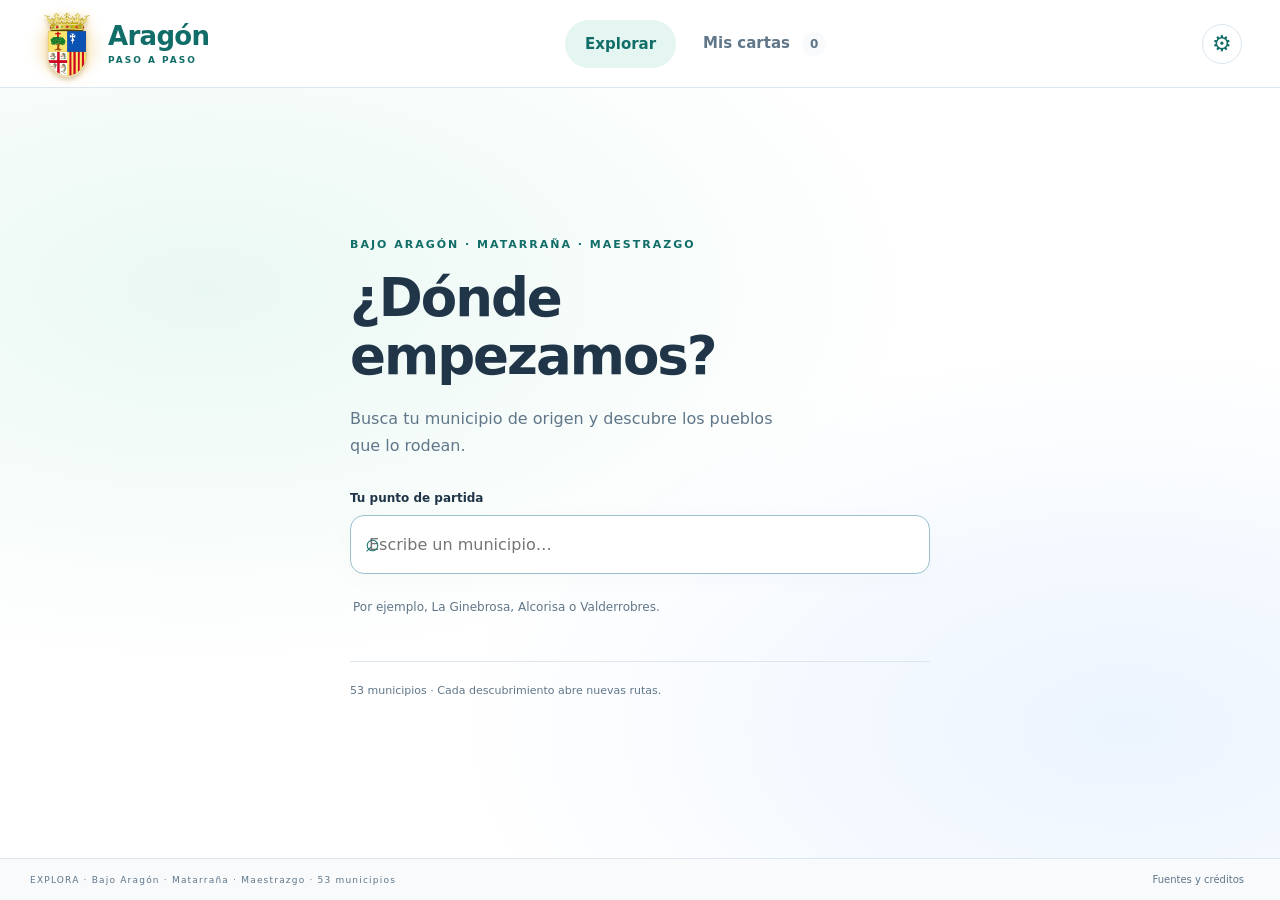
==== commit 9a265856: "Bust Pages cache for improved photo cards" ====
--- a/index.html
+++ b/index.html
@@ -6,7 +6,7 @@
   <meta name="theme-color" content="#116d68">
   <meta name="description" content="Elige tu pueblo, conoce sus símbolos y descubre Aragón municipio a municipio. Explora 53 municipios del Bajo Aragón, Matarraña y Maestrazgo.">
   <title>Aragón, paso a paso</title>
-  <link rel="stylesheet" href="styles.css?v=20261019-BA-PHOTO-2">
+  <link rel="stylesheet" href="styles.css?v=20261019-BA-CARD-3">
 </head>
 <body>
   <header class="topbar">
@@ -32,6 +32,6 @@
   <footer><span>EXPLORA · <span id="pilot-count">Bajo Aragón</span></span><button id="sources">Fuentes y créditos</button></footer>
   <dialog id="dialog" aria-labelledby="dialog-title"><div id="dialog-content"></div><button class="dialog-close" id="close-dialog" aria-label="Cerrar">×</button></dialog>
   <div id="toast" role="status" aria-live="polite"></div>
-  <script type="module" src="app.mjs?v=20261019-BA-PHOTO-2"></script>
+  <script type="module" src="app.mjs?v=20261019-BA-CARD-3"></script>
 </body>
 </html>
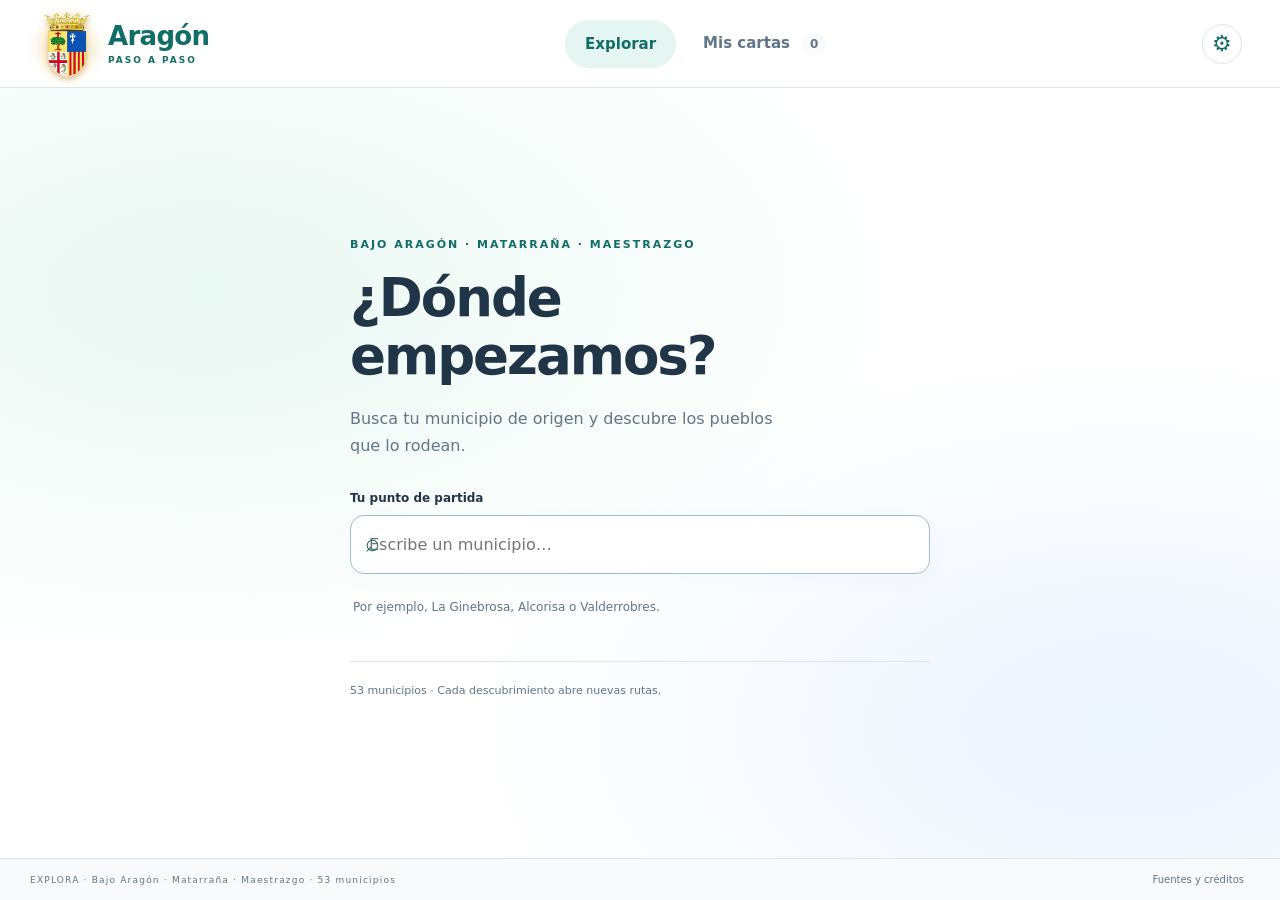
==== commit 02ca4bb1: "Deploy La Ginebrosa card pilot" ====
--- a/index.html
+++ b/index.html
@@ -6,7 +6,7 @@
   <meta name="theme-color" content="#116d68">
   <meta name="description" content="Elige tu pueblo, conoce sus símbolos y descubre Aragón municipio a municipio. Explora 53 municipios del Bajo Aragón, Matarraña y Maestrazgo.">
   <title>Aragón, paso a paso</title>
-  <link rel="stylesheet" href="styles.css?v=20261019-BA-CARD-3">
+  <link rel="stylesheet" href="styles.css?v=20261019-GINEBROSA-CARD-1">
 </head>
 <body>
   <header class="topbar">
@@ -32,6 +32,6 @@
   <footer><span>EXPLORA · <span id="pilot-count">Bajo Aragón</span></span><button id="sources">Fuentes y créditos</button></footer>
   <dialog id="dialog" aria-labelledby="dialog-title"><div id="dialog-content"></div><button class="dialog-close" id="close-dialog" aria-label="Cerrar">×</button></dialog>
   <div id="toast" role="status" aria-live="polite"></div>
-  <script type="module" src="app.mjs?v=20261019-BA-CARD-3"></script>
+  <script type="module" src="app.mjs?v=20261019-GINEBROSA-CARD-1"></script>
 </body>
 </html>
--- a/styles.css
+++ b/styles.css
@@ -162,3 +162,29 @@
   .collection-grid .card-modern .card-stats{grid-template-columns:1fr}
   .collection-grid .card-modern .card-symbol-row{grid-template-columns:1fr 1fr}
 }
+
+
+/* 2026-10-19 BA-CARD-3 · robust photographic card */
+.card-photo-model .card-hero{position:relative;isolation:isolate;overflow:hidden;min-height:270px;background:linear-gradient(145deg,#dcecf4,#eef5f8)}
+.card-photo-model .card-photo-fallback{position:absolute;inset:0;z-index:0;display:flex;align-items:center;justify-content:center;flex-direction:column;gap:10px;background:linear-gradient(145deg,#d6e9ef,#edf4f7);color:#416477;font-weight:800}
+.card-photo-model .card-hero-silhouette{width:105px;height:115px;fill:#7faeb9;opacity:.55}
+.card-photo-model .card-photo-fallback span{font-size:13px;letter-spacing:.8px;text-transform:uppercase;opacity:.75}
+.card-photo-model .card-photo{z-index:1}.card-photo-model .card-hero-overlay{z-index:2}.card-photo-model .card-top-meta,.card-photo-model .card-hero-text,.card-photo-model .card-favorite,.card-photo-model .edition-chip{z-index:3}
+.card-photo-model .card-photo-credit{display:inline-block;margin-top:8px;color:rgba(255,255,255,.82);font-size:9px;text-decoration:none;line-height:1.35}.card-photo-model .card-photo-credit:hover{text-decoration:underline;color:#fff}
+.card-photo-model .card-symbol-row{margin-top:2px}.card-photo-model .modern-section strong{font-weight:800}.card-photo-model .story p{margin-top:0}
+.card-dialog>.card-photo-model{max-width:360px}.collection-grid .card-photo-model{height:100%}
+
+
+/* La Ginebrosa · carta piloto con fotografía real · 2026-10-19 */
+.ginebrosa-card{border-radius:24px;overflow:hidden;background:#fff;border:1px solid #dce4ea;box-shadow:0 14px 34px rgba(22,48,68,.14)}
+.ginebrosa-hero{position:relative;min-height:520px;background:#d9e8ef;overflow:hidden}
+.ginebrosa-photo{position:absolute;inset:0;width:100%;height:100%;object-fit:cover;display:block}
+.ginebrosa-shade{position:absolute;inset:0;background:linear-gradient(180deg,rgba(4,18,25,.04) 0%,rgba(4,18,25,.10) 42%,rgba(4,18,25,.86) 100%)}
+.ginebrosa-badges{position:absolute;left:22px;top:22px;display:grid;gap:8px;z-index:2}.ginebrosa-province,.ginebrosa-comarca{display:inline-flex;width:max-content;align-items:center;border-radius:999px;padding:9px 16px;font-weight:800}.ginebrosa-province{background:#fff1d8;color:#b86b1f;text-transform:uppercase;letter-spacing:1px;font-size:11px}.ginebrosa-comarca{background:#2c6f39;color:#fff;font-size:12px}
+.ginebrosa-favorite{top:20px;right:20px;width:46px;height:46px;font-size:27px}
+.ginebrosa-title{position:absolute;z-index:2;left:24px;right:24px;bottom:104px;color:#fff}.ginebrosa-title h3{margin:0;font-family:var(--sans);font-size:42px;line-height:1;font-weight:850;letter-spacing:-1px;text-shadow:0 3px 16px #0007}.ginebrosa-title p{margin:10px 0 0;text-transform:uppercase;letter-spacing:2.2px;font-size:11px;font-weight:700;color:#fff}
+.ginebrosa-stats{position:absolute;z-index:2;left:22px;right:22px;bottom:20px;display:grid;grid-template-columns:1fr 1fr;gap:10px}.ginebrosa-stats>div{display:grid;grid-template-columns:auto 1fr;grid-template-rows:auto auto;column-gap:10px;align-items:center;padding:12px 14px;border-radius:16px;background:rgba(9,39,52,.72);border:1px solid rgba(255,255,255,.35);backdrop-filter:blur(6px);color:#fff}.ginebrosa-stats .g-icon{grid-row:1/3;font-size:25px}.ginebrosa-stats strong{font-size:22px;line-height:1}.ginebrosa-stats small{font-size:11px;color:#e6f0f4;margin-top:4px}
+.ginebrosa-body{padding:16px;background:#fff;display:grid;gap:12px}.ginebrosa-panel{display:grid;grid-template-columns:46px 1fr;gap:13px;border-radius:18px;padding:15px 16px}.ginebrosa-panel.info{background:#eef6fd}.ginebrosa-panel.fiestas{background:#fff6ea}.ginebrosa-panel.curiosidades{background:#f1f7e8}.ginebrosa-panel-icon{width:42px;height:42px;border-radius:50%;display:flex;align-items:center;justify-content:center;font-weight:900;font-size:21px;color:#fff}.ginebrosa-panel.info .ginebrosa-panel-icon{background:#248bd5}.ginebrosa-panel.fiestas .ginebrosa-panel-icon{background:#d6533f}.ginebrosa-panel.curiosidades .ginebrosa-panel-icon{background:#6da12d}.ginebrosa-panel h4{margin:0 0 6px;font-size:18px;color:#18304a}.ginebrosa-panel strong{display:block;font-size:13px;color:#762d26;margin-bottom:4px}.ginebrosa-panel p,.ginebrosa-panel li{font-size:12px;line-height:1.55;color:#40566a}.ginebrosa-panel p{margin:0}.ginebrosa-panel ul{margin:0;padding-left:18px}.ginebrosa-photo-credit{font-size:9px;color:#6a8294;text-align:center;text-decoration:none}.ginebrosa-photo-credit:hover{text-decoration:underline}
+.card-dialog .ginebrosa-card{max-width:390px}
+.collection-grid .ginebrosa-card .ginebrosa-hero{min-height:330px}.collection-grid .ginebrosa-card .ginebrosa-title{bottom:92px}.collection-grid .ginebrosa-card .ginebrosa-title h3{font-size:30px}.collection-grid .ginebrosa-card .ginebrosa-panel{padding:11px 12px;grid-template-columns:34px 1fr}.collection-grid .ginebrosa-card .ginebrosa-panel-icon{width:32px;height:32px;font-size:16px}.collection-grid .ginebrosa-card .ginebrosa-panel h4{font-size:14px}.collection-grid .ginebrosa-card .ginebrosa-panel p,.collection-grid .ginebrosa-card .ginebrosa-panel li,.collection-grid .ginebrosa-card .ginebrosa-panel strong{font-size:10px}
+@media(max-width:700px){.ginebrosa-hero{min-height:430px}.ginebrosa-title h3{font-size:34px}.ginebrosa-title{bottom:100px}.ginebrosa-stats{left:14px;right:14px;bottom:14px}.ginebrosa-stats>div{padding:10px}.ginebrosa-stats strong{font-size:18px}.ginebrosa-badges{left:14px;top:14px}.ginebrosa-favorite{right:14px;top:14px}.ginebrosa-body{padding:12px}.collection-grid .ginebrosa-card .ginebrosa-hero{min-height:250px}.collection-grid .ginebrosa-card .ginebrosa-title h3{font-size:22px}.collection-grid .ginebrosa-card .ginebrosa-title p{font-size:8px}.collection-grid .ginebrosa-card .ginebrosa-stats strong{font-size:14px}.collection-grid .ginebrosa-card .ginebrosa-stats small{font-size:8px}}
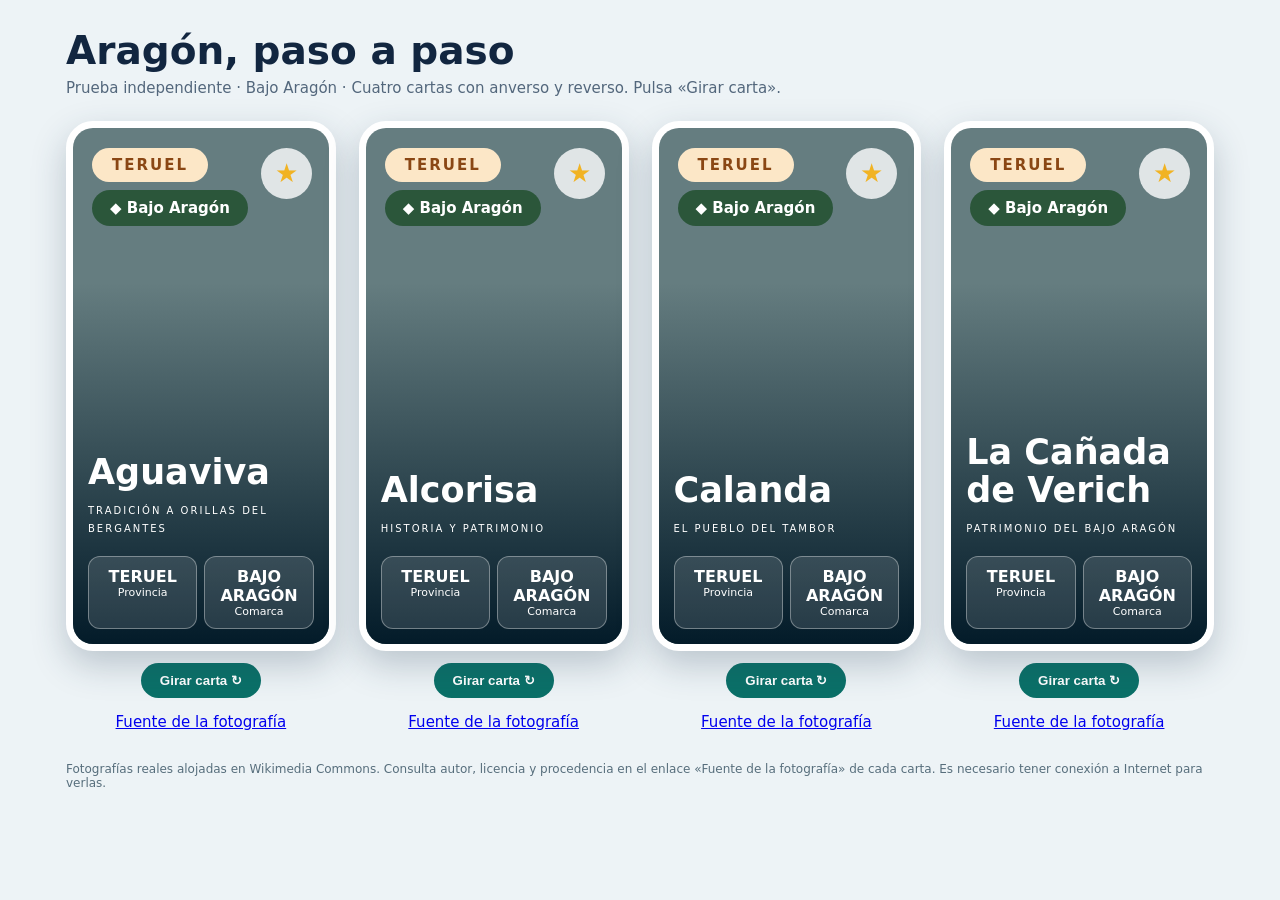
==== commit 9da1c9bb: "Add files via upload" ====
--- a/index.html
+++ b/index.html
@@ -1,37 +1,14 @@
-<!doctype html>
-<html lang="es">
-<head>
-  <meta charset="UTF-8">
-  <meta name="viewport" content="width=device-width, initial-scale=1">
-  <meta name="theme-color" content="#116d68">
-  <meta name="description" content="Elige tu pueblo, conoce sus símbolos y descubre Aragón municipio a municipio. Explora 53 municipios del Bajo Aragón, Matarraña y Maestrazgo.">
-  <title>Aragón, paso a paso</title>
-  <link rel="stylesheet" href="styles.css?v=20261019-GINEBROSA-CARD-1">
-</head>
-<body>
-  <header class="topbar">
-    <a class="brand" href="./" aria-label="Aragón, paso a paso, inicio"><span class="brand-mark"><img src="[data-uri]" width="330" height="461" alt="Escudo de Aragón" fetchpriority="high"></span><span>Aragón<small>paso a paso</small></span></a>
-    <nav aria-label="Principal"><button id="nav-map" class="nav active">Explorar</button><button id="nav-cards" class="nav">Mis cartas <span id="collection-count">0</span></button></nav>
-    <button id="new-expedition" class="restart-button" aria-label="Nueva expedición" title="Cambiar de punto de partida" hidden><span aria-hidden="true">↻</span><b>Nueva expedición</b></button><button id="settings" class="icon-button" aria-label="Opciones" title="Opciones">⚙</button>
-  </header>
-  <main id="main">
-    <section class="explorer" id="explorer" aria-label="Explorar municipios">
-      <section id="onboarding" class="onboarding" aria-label="Elige tu municipio de origen"><p class="loading">Preparando los municipios…</p></section>
-      <section id="map-panel" class="map-panel" aria-label="Mapa interactivo de Aragón" hidden>
-        <div class="map-top"><span class="map-label"><i></i> TU MAPA DE ARAGÓN</span><span id="daily-badge" class="daily-badge">Primer viaje</span></div>
-        <div id="map-comarca-status" class="map-comarca-status" aria-label="Progreso por comarca"></div>
-        <svg id="map" viewBox="-35 -35 1070 1500" role="group" aria-label="Municipios de Aragón. Selecciona un territorio azul para descubrirlo."><g id="terrain"></g><g id="province-lines"></g><g id="pins"></g></svg>
-        <div class="map-compass" aria-hidden="true"><span>N</span>✧</div>
-        <div class="map-controls"><button id="zoom-in" aria-label="Ampliar mapa">+</button><button id="zoom-out" aria-label="Reducir mapa">−</button><span></span><button id="zoom-region" aria-label="Ver zona de exploración" title="Mi zona">⌖</button><button id="zoom-all" aria-label="Ver todo Aragón" title="Todo Aragón">↗</button></div>
-        <div class="map-bottom"><div class="legend"><span><i class="known"></i>Descubierto</span><span><i class="ready"></i>Por explorar</span><span><i class="unknown"></i>Más adelante</span></div><span class="map-credit">Cartografía: IGEAR · Gobierno de Aragón</span></div>
-        <div class="map-tip" id="map-tip" role="status"></div>
-      </section>
-    </section>
-    <section id="collection" class="collection-page" hidden></section>
-  </main>
-  <footer><span>EXPLORA · <span id="pilot-count">Bajo Aragón</span></span><button id="sources">Fuentes y créditos</button></footer>
-  <dialog id="dialog" aria-labelledby="dialog-title"><div id="dialog-content"></div><button class="dialog-close" id="close-dialog" aria-label="Cerrar">×</button></dialog>
-  <div id="toast" role="status" aria-live="polite"></div>
-  <script type="module" src="app.mjs?v=20261019-GINEBROSA-CARD-1"></script>
-</body>
-</html>
+<!doctype html><html lang="es"><head><meta charset="utf-8"><meta name="viewport" content="width=device-width,initial-scale=1"><title>Aragón paso a paso · Tanda 1</title><style>
+*{box-sizing:border-box}body{margin:0;background:#edf3f6;color:#122640;font:15px system-ui,Arial,sans-serif}.wrap{max-width:1180px;margin:auto;padding:28px 16px 50px}header{margin-bottom:24px}h1{font-size:clamp(25px,4vw,39px);margin:0 0 6px}header p{color:#53677c;margin:0}.grid{display:grid;grid-template-columns:repeat(auto-fit,minmax(min(100%,250px),1fr));gap:23px}.flip{perspective:1200px;min-height:530px}.inner{height:530px;position:relative;transition:transform .7s;transform-style:preserve-3d}.flip.flipped .inner{transform:rotateY(180deg)}.card{position:absolute;inset:0;backface-visibility:hidden;border-radius:27px;overflow:hidden;border:7px solid white;box-shadow:0 14px 34px #263e5740;background:white}.front{color:white}.photo{position:absolute;inset:0;background:#657d80 center/cover no-repeat}.front .photo:after{content:"";position:absolute;inset:0;background:linear-gradient(transparent 30%,#031b29 100%)}.pill{position:absolute;top:20px;left:19px;background:#fce7c7;color:#8a4714;padding:8px 20px;border-radius:30px;font-weight:800;letter-spacing:2px}.region{position:absolute;top:62px;left:19px;background:#2b563a;color:#fff;padding:9px 18px;border-radius:30px;font-weight:700}.star{position:absolute;right:17px;top:20px;background:#fffc;border-radius:100px;color:#f1b323;border:none;font-size:26px;width:51px;height:51px}.base{position:absolute;bottom:15px;left:15px;right:15px}.base h2{font-size:clamp(24px,3vw,35px);line-height:1.08;margin:0 0 8px}.tag{font-size:10px;letter-spacing:2px}.stats{display:flex;gap:7px;margin-top:20px}.stat{flex:1;padding:10px 4px;background:#ffffff21;border:1px solid #ffffff59;border-radius:12px;text-align:center;font-size:11px}.stat b{font-size:16px;display:block}.back{transform:rotateY(180deg);display:flex;flex-direction:column;padding:12px}.back-hero{height:155px;flex-shrink:0;border-radius:18px;background-position:center;background-size:cover;position:relative;color:white;overflow:hidden}.back-hero:after{content:"";position:absolute;inset:0;background:linear-gradient(transparent,#071e2cbd)}.back-hero h2{position:absolute;bottom:12px;left:15px;margin:0;z-index:1;font-size:24px}.back-hero small{font-size:12px;display:block}.panel{padding:12px 14px;border-radius:18px;margin-top:10px;flex:1;min-height:0}.panel h3{font-size:17px;margin:0 0 5px}.panel p{font-size:12px;line-height:1.46;margin:0}.panel.info{background:#eef5fc}.panel.fiesta{background:#fff5e8}.panel.curio{background:#edf6e9}.actions{text-align:center;margin:12px 0 0}.actions button{background:#0a7068;color:white;border:0;padding:10px 19px;border-radius:30px;font-weight:700;cursor:pointer}.credits{font-size:12px;color:#576e7c;margin:16px 0}.credits a{color:#216e9d}
+</style></head><body><main class="wrap"><header><h1>Aragón, paso a paso</h1><p>Prueba independiente · Bajo Aragón · Cuatro cartas con anverso y reverso. Pulsa «Girar carta».</p></header><section class="grid" id="cards"></section><p class="credits">Fotografías reales alojadas en Wikimedia Commons. Consulta autor, licencia y procedencia en el enlace «Fuente de la fotografía» de cada carta. Es necesario tener conexión a Internet para verlas.</p></main><script>
+const towns=[
+{n:'Aguaviva',file:'Parroquia de San Lorenzo (Aguaviva, Teruel).JPG',subtitle:'TRADICIÓN A ORILLAS DEL BERGANTES',info:'Municipio del Bajo Aragón conocido por su iglesia de San Lorenzo y su entorno cercano al río Bergantes.',fiesta:'Las tradiciones festivas locales forman parte de la vida cultural de Aguaviva.',curio:'Su denominación local Aiguaiva y su situación junto al Bergantes reflejan la diversidad cultural del Bajo Aragón.'},
+{n:'Alcorisa',file:'Panorámica de Alcorisa.JPG',subtitle:'HISTORIA Y PATRIMONIO',info:'Alcorisa es un municipio del Bajo Aragón, con un casco urbano presidido por la iglesia de Santa María la Mayor.',fiesta:'La Semana Santa es una de sus celebraciones más conocidas, dentro de la tradición del tambor y el bombo.',curio:'Forma parte de la Ruta del Tambor y Bombo de Aragón.'},
+{n:'Calanda',file:'Plaza del Pilar de Calanda.JPG',subtitle:'EL PUEBLO DEL TAMBOR',info:'Calanda destaca por su tradición del tambor, el templo del Pilar y su patrimonio cultural.',fiesta:'La Rompida de la Hora del Viernes Santo es una de sus tradiciones más emblemáticas.',curio:'Es la localidad natal del cineasta Luis Buñuel y forma parte de la Ruta del Tambor y Bombo.'},
+{n:'La Cañada de Verich',file:'Iglesia parroquial de la Cañada de Verich, dedicada a San Blas.jpg',subtitle:'PATRIMONIO DEL BAJO ARAGÓN',info:'Pequeño municipio de la provincia de Teruel, en la comarca del Bajo Aragón. Su iglesia parroquial está dedicada a San Blas.',fiesta:'San Blas es una referencia del patrimonio religioso y de las tradiciones del municipio.',curio:'También es conocida como La Canyada de Beric y conserva una identidad lingüística propia de la zona.'}
+];
+const src=file=>'https://commons.wikimedia.org/wiki/Special:Redirect/file/'+encodeURIComponent(file);
+const page=file=>'https://commons.wikimedia.org/wiki/File:'+encodeURIComponent(file).replace(/%20/g,'_');
+const root=document.getElementById('cards');
+for(const t of towns){const el=document.createElement('article');el.className='town';el.innerHTML=`<div class="flip"><div class="inner"><div class="card front"><div class="photo" style="background-image:url('${src(t.file)}')"></div><span class="pill">TERUEL</span><span class="region">◆ Bajo Aragón</span><button class="star" aria-label="Favorita">★</button><div class="base"><h2>${t.n}</h2><span class="tag">${t.subtitle}</span><div class="stats"><span class="stat"><b>TERUEL</b>Provincia</span><span class="stat"><b>BAJO ARAGÓN</b>Comarca</span></div></div></div><div class="card back"><div class="back-hero" style="background-image:url('${src(t.file)}')"><h2>${t.n}<small>Bajo Aragón · Teruel</small></h2></div><section class="panel info"><h3>ℹ️ Información</h3><p>${t.info}</p></section><section class="panel fiesta"><h3>📅 Fiestas</h3><p>${t.fiesta}</p></section><section class="panel curio"><h3>💡 Curiosidades</h3><p>${t.curio}</p></section></div></div></div><div class="actions"><button type="button">Girar carta ↻</button><p><a href="${page(t.file)}" target="_blank" rel="noopener">Fuente de la fotografía</a></p></div>`;el.querySelector('.actions button').addEventListener('click',()=>el.querySelector('.flip').classList.toggle('flipped'));root.appendChild(el);}
+</script></body></html>
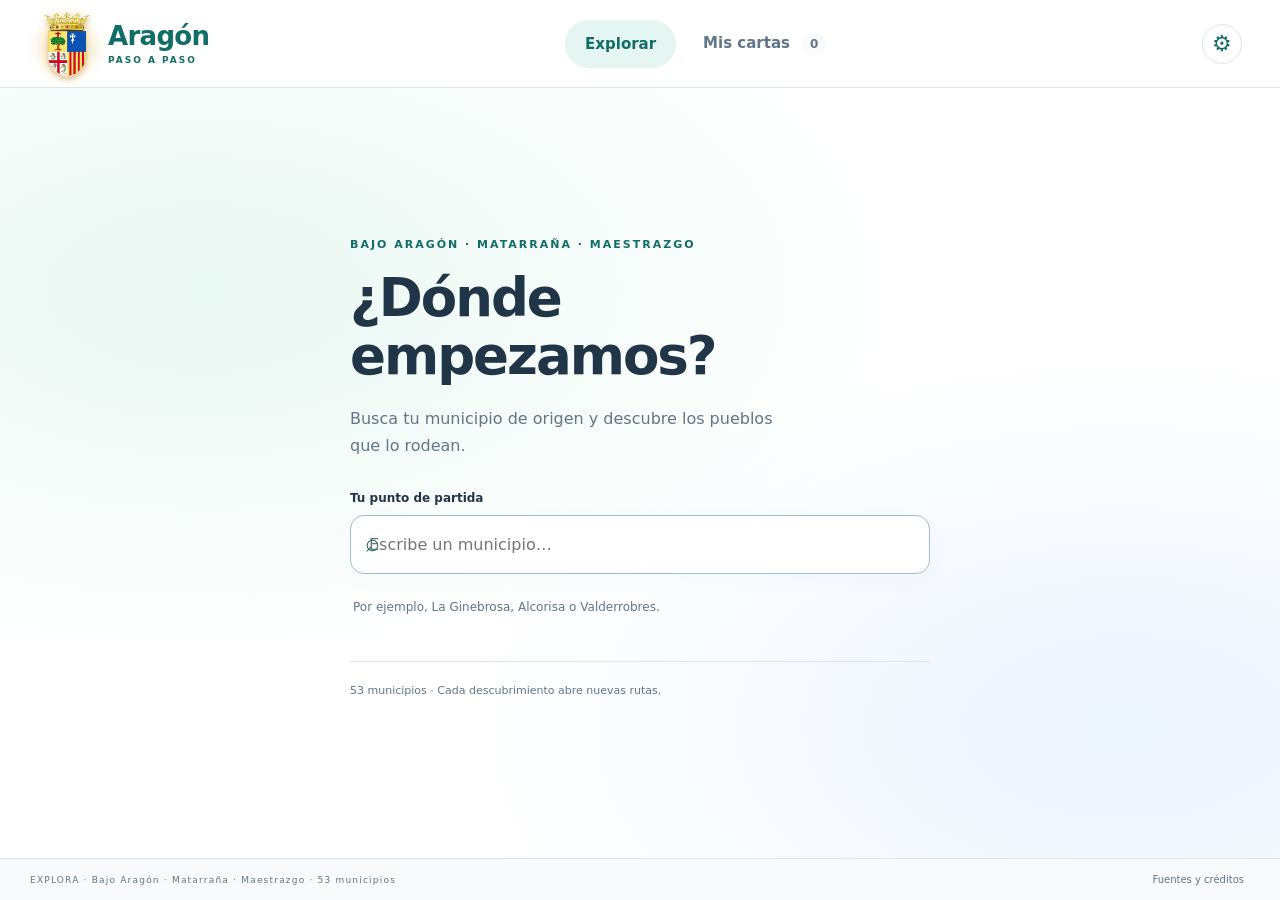
==== commit ba269418: "Restore full Aragón Paso a Paso homepage after accidental card demo overwrite" ====
--- a/index.html
+++ b/index.html
@@ -1,14 +1,37 @@
-<!doctype html><html lang="es"><head><meta charset="utf-8"><meta name="viewport" content="width=device-width,initial-scale=1"><title>Aragón paso a paso · Tanda 1</title><style>
-*{box-sizing:border-box}body{margin:0;background:#edf3f6;color:#122640;font:15px system-ui,Arial,sans-serif}.wrap{max-width:1180px;margin:auto;padding:28px 16px 50px}header{margin-bottom:24px}h1{font-size:clamp(25px,4vw,39px);margin:0 0 6px}header p{color:#53677c;margin:0}.grid{display:grid;grid-template-columns:repeat(auto-fit,minmax(min(100%,250px),1fr));gap:23px}.flip{perspective:1200px;min-height:530px}.inner{height:530px;position:relative;transition:transform .7s;transform-style:preserve-3d}.flip.flipped .inner{transform:rotateY(180deg)}.card{position:absolute;inset:0;backface-visibility:hidden;border-radius:27px;overflow:hidden;border:7px solid white;box-shadow:0 14px 34px #263e5740;background:white}.front{color:white}.photo{position:absolute;inset:0;background:#657d80 center/cover no-repeat}.front .photo:after{content:"";position:absolute;inset:0;background:linear-gradient(transparent 30%,#031b29 100%)}.pill{position:absolute;top:20px;left:19px;background:#fce7c7;color:#8a4714;padding:8px 20px;border-radius:30px;font-weight:800;letter-spacing:2px}.region{position:absolute;top:62px;left:19px;background:#2b563a;color:#fff;padding:9px 18px;border-radius:30px;font-weight:700}.star{position:absolute;right:17px;top:20px;background:#fffc;border-radius:100px;color:#f1b323;border:none;font-size:26px;width:51px;height:51px}.base{position:absolute;bottom:15px;left:15px;right:15px}.base h2{font-size:clamp(24px,3vw,35px);line-height:1.08;margin:0 0 8px}.tag{font-size:10px;letter-spacing:2px}.stats{display:flex;gap:7px;margin-top:20px}.stat{flex:1;padding:10px 4px;background:#ffffff21;border:1px solid #ffffff59;border-radius:12px;text-align:center;font-size:11px}.stat b{font-size:16px;display:block}.back{transform:rotateY(180deg);display:flex;flex-direction:column;padding:12px}.back-hero{height:155px;flex-shrink:0;border-radius:18px;background-position:center;background-size:cover;position:relative;color:white;overflow:hidden}.back-hero:after{content:"";position:absolute;inset:0;background:linear-gradient(transparent,#071e2cbd)}.back-hero h2{position:absolute;bottom:12px;left:15px;margin:0;z-index:1;font-size:24px}.back-hero small{font-size:12px;display:block}.panel{padding:12px 14px;border-radius:18px;margin-top:10px;flex:1;min-height:0}.panel h3{font-size:17px;margin:0 0 5px}.panel p{font-size:12px;line-height:1.46;margin:0}.panel.info{background:#eef5fc}.panel.fiesta{background:#fff5e8}.panel.curio{background:#edf6e9}.actions{text-align:center;margin:12px 0 0}.actions button{background:#0a7068;color:white;border:0;padding:10px 19px;border-radius:30px;font-weight:700;cursor:pointer}.credits{font-size:12px;color:#576e7c;margin:16px 0}.credits a{color:#216e9d}
-</style></head><body><main class="wrap"><header><h1>Aragón, paso a paso</h1><p>Prueba independiente · Bajo Aragón · Cuatro cartas con anverso y reverso. Pulsa «Girar carta».</p></header><section class="grid" id="cards"></section><p class="credits">Fotografías reales alojadas en Wikimedia Commons. Consulta autor, licencia y procedencia en el enlace «Fuente de la fotografía» de cada carta. Es necesario tener conexión a Internet para verlas.</p></main><script>
-const towns=[
-{n:'Aguaviva',file:'Parroquia de San Lorenzo (Aguaviva, Teruel).JPG',subtitle:'TRADICIÓN A ORILLAS DEL BERGANTES',info:'Municipio del Bajo Aragón conocido por su iglesia de San Lorenzo y su entorno cercano al río Bergantes.',fiesta:'Las tradiciones festivas locales forman parte de la vida cultural de Aguaviva.',curio:'Su denominación local Aiguaiva y su situación junto al Bergantes reflejan la diversidad cultural del Bajo Aragón.'},
-{n:'Alcorisa',file:'Panorámica de Alcorisa.JPG',subtitle:'HISTORIA Y PATRIMONIO',info:'Alcorisa es un municipio del Bajo Aragón, con un casco urbano presidido por la iglesia de Santa María la Mayor.',fiesta:'La Semana Santa es una de sus celebraciones más conocidas, dentro de la tradición del tambor y el bombo.',curio:'Forma parte de la Ruta del Tambor y Bombo de Aragón.'},
-{n:'Calanda',file:'Plaza del Pilar de Calanda.JPG',subtitle:'EL PUEBLO DEL TAMBOR',info:'Calanda destaca por su tradición del tambor, el templo del Pilar y su patrimonio cultural.',fiesta:'La Rompida de la Hora del Viernes Santo es una de sus tradiciones más emblemáticas.',curio:'Es la localidad natal del cineasta Luis Buñuel y forma parte de la Ruta del Tambor y Bombo.'},
-{n:'La Cañada de Verich',file:'Iglesia parroquial de la Cañada de Verich, dedicada a San Blas.jpg',subtitle:'PATRIMONIO DEL BAJO ARAGÓN',info:'Pequeño municipio de la provincia de Teruel, en la comarca del Bajo Aragón. Su iglesia parroquial está dedicada a San Blas.',fiesta:'San Blas es una referencia del patrimonio religioso y de las tradiciones del municipio.',curio:'También es conocida como La Canyada de Beric y conserva una identidad lingüística propia de la zona.'}
-];
-const src=file=>'https://commons.wikimedia.org/wiki/Special:Redirect/file/'+encodeURIComponent(file);
-const page=file=>'https://commons.wikimedia.org/wiki/File:'+encodeURIComponent(file).replace(/%20/g,'_');
-const root=document.getElementById('cards');
-for(const t of towns){const el=document.createElement('article');el.className='town';el.innerHTML=`<div class="flip"><div class="inner"><div class="card front"><div class="photo" style="background-image:url('${src(t.file)}')"></div><span class="pill">TERUEL</span><span class="region">◆ Bajo Aragón</span><button class="star" aria-label="Favorita">★</button><div class="base"><h2>${t.n}</h2><span class="tag">${t.subtitle}</span><div class="stats"><span class="stat"><b>TERUEL</b>Provincia</span><span class="stat"><b>BAJO ARAGÓN</b>Comarca</span></div></div></div><div class="card back"><div class="back-hero" style="background-image:url('${src(t.file)}')"><h2>${t.n}<small>Bajo Aragón · Teruel</small></h2></div><section class="panel info"><h3>ℹ️ Información</h3><p>${t.info}</p></section><section class="panel fiesta"><h3>📅 Fiestas</h3><p>${t.fiesta}</p></section><section class="panel curio"><h3>💡 Curiosidades</h3><p>${t.curio}</p></section></div></div></div><div class="actions"><button type="button">Girar carta ↻</button><p><a href="${page(t.file)}" target="_blank" rel="noopener">Fuente de la fotografía</a></p></div>`;el.querySelector('.actions button').addEventListener('click',()=>el.querySelector('.flip').classList.toggle('flipped'));root.appendChild(el);}
-</script></body></html>
+<!doctype html>
+<html lang="es">
+<head>
+  <meta charset="UTF-8">
+  <meta name="viewport" content="width=device-width, initial-scale=1">
+  <meta name="theme-color" content="#116d68">
+  <meta name="description" content="Elige tu pueblo, conoce sus símbolos y descubre Aragón municipio a municipio. Explora 53 municipios del Bajo Aragón, Matarraña y Maestrazgo.">
+  <title>Aragón, paso a paso</title>
+  <link rel="stylesheet" href="styles.css?v=20261019-GINEBROSA-CARD-1">
+</head>
+<body>
+  <header class="topbar">
+    <a class="brand" href="./" aria-label="Aragón, paso a paso, inicio"><span class="brand-mark"><img src="[data-uri]" width="330" height="461" alt="Escudo de Aragón" fetchpriority="high"></span><span>Aragón<small>paso a paso</small></span></a>
+    <nav aria-label="Principal"><button id="nav-map" class="nav active">Explorar</button><button id="nav-cards" class="nav">Mis cartas <span id="collection-count">0</span></button></nav>
+    <button id="new-expedition" class="restart-button" aria-label="Nueva expedición" title="Cambiar de punto de partida" hidden><span aria-hidden="true">↻</span><b>Nueva expedición</b></button><button id="settings" class="icon-button" aria-label="Opciones" title="Opciones">⚙</button>
+  </header>
+  <main id="main">
+    <section class="explorer" id="explorer" aria-label="Explorar municipios">
+      <section id="onboarding" class="onboarding" aria-label="Elige tu municipio de origen"><p class="loading">Preparando los municipios…</p></section>
+      <section id="map-panel" class="map-panel" aria-label="Mapa interactivo de Aragón" hidden>
+        <div class="map-top"><span class="map-label"><i></i> TU MAPA DE ARAGÓN</span><span id="daily-badge" class="daily-badge">Primer viaje</span></div>
+        <div id="map-comarca-status" class="map-comarca-status" aria-label="Progreso por comarca"></div>
+        <svg id="map" viewBox="-35 -35 1070 1500" role="group" aria-label="Municipios de Aragón. Selecciona un territorio azul para descubrirlo."><g id="terrain"></g><g id="province-lines"></g><g id="pins"></g></svg>
+        <div class="map-compass" aria-hidden="true"><span>N</span>✧</div>
+        <div class="map-controls"><button id="zoom-in" aria-label="Ampliar mapa">+</button><button id="zoom-out" aria-label="Reducir mapa">−</button><span></span><button id="zoom-region" aria-label="Ver zona de exploración" title="Mi zona">⌖</button><button id="zoom-all" aria-label="Ver todo Aragón" title="Todo Aragón">↗</button></div>
+        <div class="map-bottom"><div class="legend"><span><i class="known"></i>Descubierto</span><span><i class="ready"></i>Por explorar</span><span><i class="unknown"></i>Más adelante</span></div><span class="map-credit">Cartografía: IGEAR · Gobierno de Aragón</span></div>
+        <div class="map-tip" id="map-tip" role="status"></div>
+      </section>
+    </section>
+    <section id="collection" class="collection-page" hidden></section>
+  </main>
+  <footer><span>EXPLORA · <span id="pilot-count">Bajo Aragón</span></span><button id="sources">Fuentes y créditos</button></footer>
+  <dialog id="dialog" aria-labelledby="dialog-title"><div id="dialog-content"></div><button class="dialog-close" id="close-dialog" aria-label="Cerrar">×</button></dialog>
+  <div id="toast" role="status" aria-live="polite"></div>
+  <script type="module" src="app.mjs?v=20261019-GINEBROSA-CARD-1"></script>
+</body>
+</html>
--- a/styles.css
+++ b/styles.css
@@ -0,0 +1,190 @@
+:root{--ink:#203548;--muted:#607689;--green:#116d68;--green2:#159c88;--pale:#edf5f8;--paper:#f8fafc;--cream:#ffffff;--gold:#e9b42f;--orange:#b84a40;--line:#dce6ee;--serif:Georgia,'Times New Roman',serif;--sans:Inter,ui-sans-serif,system-ui,-apple-system,BlinkMacSystemFont,'Segoe UI',sans-serif}
+*{box-sizing:border-box}body{margin:0;background:var(--paper);color:var(--ink);font-family:var(--sans);font-size:15px}button,input{font:inherit}button,a,input{-webkit-tap-highlight-color:transparent}button{cursor:pointer}button:disabled{cursor:default;opacity:.6}button:focus-visible,a:focus-visible,input:focus-visible,[tabindex]:focus-visible{outline:3px solid var(--orange);outline-offset:4px}button{border:0}a{color:var(--green)}[hidden]{display:none!important}.topbar{height:88px;display:flex;align-items:center;padding:0 38px;border-bottom:1px solid var(--line);gap:36px;background:var(--cream)}.brand{display:flex;gap:12px;align-items:center;text-decoration:none;color:var(--green);font-family:var(--serif);font-size:26px;font-weight:bold;line-height:1}.brand small{display:block;font-family:var(--sans);text-transform:uppercase;letter-spacing:2.3px;font-size:9px;margin-top:7px;font-weight:600}nav{display:flex;gap:7px;margin:auto}.nav{padding:12px 20px;border-radius:30px;color:var(--muted);background:transparent;font-weight:600}.nav.active{background:#e5f5f1;color:var(--green)}.nav span{display:inline-flex;background:var(--paper);margin-left:7px;border-radius:20px;min-width:24px;height:24px;justify-content:center;align-items:center;font-size:12px}.icon-button{background:transparent;color:var(--green);font-size:22px;width:40px;height:40px;border:1px solid var(--line);border-radius:50%}.explorer{display:grid;grid-template-columns:355px minmax(0,1fr);min-height:700px;height:calc(100dvh - 130px)}.sidebar{overflow:auto;padding:35px 29px 26px;border-right:1px solid var(--line);background:var(--paper)}.eyebrow{text-transform:uppercase;font-weight:700;letter-spacing:2px;font-size:10px;color:var(--orange);margin:0 0 16px}.sidebar h1{font-family:var(--serif);font-size:42px;font-weight:normal;line-height:1.07;letter-spacing:-1.3px;margin:0 0 20px}.sidebar h1 em{font-style:italic;color:var(--green2)}.intro{line-height:1.7;color:var(--muted);font-size:14px;margin:0 0 23px}.subtle{font-size:12px;color:var(--muted);line-height:1.6}.search-wrap{position:relative;margin-bottom:17px}.search-wrap span{position:absolute;left:14px;top:12px;color:var(--muted)}.search-wrap input{width:100%;padding:13px 12px 13px 40px;border:1px solid #d7e3ed;border-radius:9px;background:#ffffff;color:var(--ink);font-size:13px}.place-list{display:grid;gap:8px}.place-button{display:flex;align-items:center;text-align:left;padding:11px 12px;gap:12px;border:1px solid var(--line);border-radius:10px;background:#ffffff;color:var(--ink);width:100%;transition:background .2s,transform .2s}.place-button:hover{background:#eef8fb;transform:translateX(2px)}.place-button.selected{border-color:var(--green2);background:#e2f5ef}.place-button img{height:34px;width:28px;object-fit:contain}.place-button strong{font-size:13px;font-weight:600;display:block}.place-button small{display:block;font-size:10px;color:var(--muted);margin-top:4px}.place-button .arrow{margin-left:auto;color:var(--green2)}.small-label{font-size:10px;font-weight:700;letter-spacing:1px;color:var(--muted);text-transform:uppercase;margin:25px 0 12px}.origin-free{display:flex;align-items:center;gap:10px;background:#edf8f6;border-radius:9px;padding:13px;margin-top:20px;font-size:12px;line-height:1.5}.origin-free b{font-size:24px;color:var(--green2)}.map-panel{position:relative;overflow:hidden;background:#f3f8fc;background-image:radial-gradient(#8fb3cd22 .8px,transparent .8px);background-size:11px 11px;min-height:520px}.map-panel>svg{width:100%;height:100%;min-height:520px;display:block;touch-action:none;cursor:grab}.map-panel>svg.dragging{cursor:grabbing}.map-top{position:absolute;top:25px;left:28px;right:28px;display:flex;justify-content:space-between;gap:10px;z-index:2;pointer-events:none}.map-label{font-size:10px;letter-spacing:1.7px;font-weight:700;align-items:center;display:flex;gap:8px}.map-label i{width:6px;height:6px;border-radius:50%;background:var(--green)}.daily-badge{border:1px solid #d7e6ef;background:#fffffff0;backdrop-filter:blur(5px);padding:9px 14px;border-radius:25px;font-size:11px;color:var(--green);font-weight:600}.municipality{fill:#e9f0f5;stroke:#bccedc;stroke-width:.65;vector-effect:non-scaling-stroke;transition:fill .3s;stroke-linejoin:round}.municipality.pilot{fill:#dceefa;stroke:#93bbd5;stroke-width:1.1;cursor:pointer}.municipality.available{fill:#d5eefa;stroke:#4d9cc7;stroke-width:1.2}.municipality.discovered{fill:#34b39a;stroke:#13776e;stroke-width:1.2}.municipality.selected{fill:#93d4ed;stroke:#146e96;stroke-width:2}.municipality.discovered.selected{fill:#109e86;stroke:#f3c94d;stroke-width:2}.municipality.pilot:hover{filter:brightness(.95)}.province-line{fill:none;stroke:#7998af;stroke-width:1.4;stroke-opacity:.45;vector-effect:non-scaling-stroke;pointer-events:none}.map-compass{position:absolute;bottom:80px;left:32px;font-size:44px;color:#668298;text-align:center;line-height:1;pointer-events:none}.map-compass span{font-family:var(--sans);font-size:10px;font-weight:700;display:block;margin-bottom:3px}.map-controls{position:absolute;right:24px;top:50%;transform:translateY(-50%);display:grid;background:var(--cream);border:1px solid #d7e4ee;border-radius:25px;padding:6px;box-shadow:0 5px 20px #116d6810}.map-controls button{width:36px;height:37px;background:transparent;color:var(--green);border-radius:50%;font-size:22px}.map-controls button:hover{background:#e8f5fb}.map-controls span{height:1px;background:var(--line);margin:4px}.map-bottom{position:absolute;bottom:22px;left:28px;right:28px;display:flex;justify-content:space-between;gap:14px;align-items:flex-end;pointer-events:none}.legend{display:flex;gap:12px;background:#ffffffe8;border-radius:20px;padding:10px 13px}.legend span{font-size:10px;display:flex;gap:5px;align-items:center;white-space:nowrap}.legend i{width:8px;height:8px;border-radius:50%;border:1px solid #acc3d3}.legend .known{background:#34b39a}.legend .ready{background:#d5eefa}.legend .unknown{background:#e9f0f5}.map-credit{font-size:9px;color:#58778e;max-width:160px;text-align:right;line-height:1.4}.map-tip{display:none;position:absolute;left:50%;top:80px;transform:translateX(-50%);background:var(--green);color:#ffffff;border-radius:10px;padding:12px 18px;font-size:12px;max-width:340px;box-shadow:0 5px 15px #173a2720;z-index:4}.map-tip.show{display:block}.pin{cursor:pointer}.pin text{font-family:var(--sans);font-weight:600;fill:#25455e;paint-order:stroke;stroke:#ffffff;stroke-width:3px;stroke-linejoin:round}.pin circle{fill:#ffffff;stroke:#13776e;stroke-width:1.5;vector-effect:non-scaling-stroke;filter:drop-shadow(0 1px 2px #0002)}.pin .origin-halo{fill:none;stroke:#e7b526;stroke-width:2}.province-name{font-size:36px;font-family:var(--serif);fill:#7d98ad;opacity:.75;text-anchor:middle;pointer-events:none;letter-spacing:7px}.back-link{background:transparent;padding:0;margin:0 0 20px;color:var(--muted);font-size:12px}.back-link:hover{text-decoration:underline}.mini-meta{font-size:11px;color:var(--muted);margin:-10px 0 18px;line-height:1.6}.card{border:1px solid #d8e4ed;border-radius:13px;background:var(--cream);overflow:hidden;box-shadow:0 9px 20px #273d2a0c}.card-face{padding:24px 24px 18px;background:linear-gradient(130deg,#eef6fb,#ffffff);position:relative}.flag{display:block;width:100%;height:126px;object-fit:contain;filter:drop-shadow(0 6px 4px #263b2e16)}.shield-stamp{display:flex;align-items:center;justify-content:center;width:64px;height:76px;border-radius:40px 40px 20px 20px;background:var(--cream);border:1px solid #dce8f0;position:relative;margin:-10px auto -12px;box-shadow:0 5px 12px #263b2e12}.shield-stamp img{width:40px;height:60px;object-fit:contain}.card-body{padding:23px 19px 18px;text-align:center}.card-name{font-family:var(--serif);font-size:25px;margin:0 0 7px;font-weight:normal}.card-place{font-size:11px;color:var(--muted);line-height:1.6}.card-rule{border:0;border-top:1px solid #e1eaf1;margin:16px 0}.patron-label{font-size:9px;letter-spacing:1.5px;text-transform:uppercase;color:var(--orange);margin-bottom:7px;font-weight:700}.patron-name{font-size:12px;font-weight:600;line-height:1.5}.patron-date{font-size:11px;color:var(--muted);line-height:1.6;margin-top:5px}.origin-tag{display:inline-block;color:var(--green);background:#e6f7f0;padding:6px 9px;font-size:9px;text-transform:uppercase;letter-spacing:1px;border-radius:30px;margin-top:12px}.primary,.secondary{display:flex;justify-content:center;align-items:center;gap:10px;width:100%;border-radius:9px;padding:14px 18px;font-weight:600;font-size:13px;text-decoration:none;transition:background .2s}.primary{background:var(--green);color:#ffffff}.primary:hover{background:#0e857a}.secondary{background:#edf5f8;color:var(--green)}.secondary:hover{background:#d5f1e9}.button-row{display:flex;gap:10px;margin-top:20px}.button-row>*{flex:1}.under-card{margin-top:18px}.discovery-box{border:1px solid #dce8f1;border-radius:10px;padding:17px;background:#ffffff}.discovery-box h2{font-family:var(--serif);font-size:25px;font-weight:normal;margin:0 0 10px}.discovery-box p{font-size:13px;line-height:1.7;color:var(--muted)}.remaining{display:flex;gap:5px;margin-top:12px}.remaining i{display:block;width:12px;height:5px;border-radius:4px;background:#dce8ee}.remaining i.active{background:var(--green2)}footer{height:42px;display:flex;align-items:center;justify-content:space-between;padding:0 30px;border-top:1px solid var(--line);color:var(--muted);font-size:9px;letter-spacing:1.2px}footer button{background:transparent;color:var(--muted);font-size:10px;letter-spacing:0}.loading{color:var(--muted);padding:30px;line-height:1.7}.collection-page{max-width:1150px;padding:45px 35px 80px;margin:auto;min-height:calc(100dvh - 130px)}.collection-page h1{font-family:var(--serif);font-size:45px;font-weight:normal;margin:0 0 10px}.collection-grid{display:grid;grid-template-columns:repeat(auto-fill,minmax(220px,1fr));gap:24px;margin-top:30px}.collection-item{text-align:left;background:none;padding:0;color:var(--ink)}.collection-item:hover{transform:translateY(-3px)}.collection-item .flag{height:130px}.collection-item .card{height:100%}.collection-progress{font-size:12px;color:var(--muted)}dialog{border:1px solid #dce6ee;border-radius:20px;padding:0;color:var(--ink);background:var(--paper);width:min(580px,calc(100% - 28px));max-height:calc(100dvh - 40px);overflow:auto;box-shadow:0 30px 100px #15321f55}dialog::backdrop{background:#1738298c;backdrop-filter:blur(6px)}.dialog-close{position:absolute;right:15px;top:13px;width:32px;height:32px;border-radius:50%;background:#eef4f8;color:var(--green);font-size:23px;z-index:4}.dialog-inner{padding:35px 38px}.dialog-inner h2{font-family:var(--serif);font-size:35px;font-weight:normal;line-height:1.1;margin:10px 0 15px;letter-spacing:-.7px}.dialog-inner p{color:var(--muted);font-size:13px;line-height:1.7}.lesson-step{display:flex;gap:6px;margin:5px 0 25px}.lesson-step i{height:4px;flex:1;border-radius:4px;background:#e3edf4}.lesson-step i.active{background:var(--green2)}.lesson-visual{display:flex;justify-content:center;align-items:center;gap:24px;min-height:180px;background:#edf5fb;border-radius:12px;margin:23px 0;padding:23px;animation:appear .3s}.lesson-visual .lesson-flag{width:68%;height:145px;object-fit:contain;filter:drop-shadow(0 6px 5px #116d6820)}.lesson-visual .lesson-shield{max-width:70px;height:120px;object-fit:contain}.lesson-caption{display:flex;justify-content:space-between;margin-top:8px;font-size:10px;color:var(--muted)}.location-mini{height:210px;width:100%;display:block;background:#edf5f8;border-radius:12px}.detail-pair{display:flex;gap:10px;justify-content:center;margin-top:16px}.detail-pair span{font-size:11px;padding:8px 12px;border-radius:25px;background:#e9f3fa}.patron-visual{text-align:center;padding:30px 18px;background:#edf5fb;border-radius:12px;margin:22px 0}.patron-visual>span{font-size:32px;color:var(--orange)}.patron-visual h3{font-family:var(--serif);font-size:27px;font-weight:normal;margin:15px 0}.patron-visual p{font-size:13px;margin-bottom:0}.options{display:grid;grid-template-columns:1fr 1fr;gap:11px;margin:24px 0 0}.option{border:1px solid #d7e4ee;background:#ffffff;border-radius:10px;padding:17px 13px;color:var(--ink);text-align:left;min-height:70px;font-size:12px;line-height:1.5;position:relative}.option:hover:not(:disabled){border-color:var(--green);background:#edf8f6}.option img{width:100%;height:82px;object-fit:contain;margin:9px 0}.option-letter{display:inline-flex;width:22px;height:22px;align-items:center;justify-content:center;border-radius:50%;background:#e9f1f7;color:var(--muted);font-size:10px;margin:0 7px 5px 0}.option.correct{border:2px solid #118971;background:#e4f7ef;opacity:1}.option.wrong{border:2px solid #c2514f;background:#fff0ef;opacity:1}.feedback{padding:13px 16px;font-size:12px;line-height:1.7;border-radius:8px;margin-top:17px;background:#e5f6ee;color:var(--green)}.feedback.wrong{background:#fff0ed;color:#a53c32}.success{text-align:center}.success-seal{margin:15px auto 24px;width:135px;height:135px;border:1px solid #e4bc46;outline:7px solid #fff6d9;border-radius:50%;background:#e6f7f3;display:flex;align-items:center;justify-content:center;animation:seal .55s cubic-bezier(.17,.67,.3,1.4)}.success-seal img{width:70px;height:100px;object-fit:contain}.success-tag{font-size:10px;color:var(--orange);letter-spacing:2px;font-weight:bold}.success .primary{margin-top:24px}.settings-list{display:grid;gap:17px;margin:24px 0}.settings-list label{font-weight:600;font-size:13px}.segmented{display:flex;gap:7px;margin-top:12px}.segmented button{flex:1;border:1px solid #d5e4ed;border-radius:8px;background:#ffffff;padding:11px;color:var(--green)}.segmented button.active{background:var(--green);color:var(--cream);border-color:var(--green)}.text-button{background:none;color:var(--orange);font-size:12px;padding:12px 0}.source-list{display:grid;gap:17px;font-size:12px;line-height:1.7}.source-list h3{font-size:14px;margin:5px 0}.source-list a{overflow-wrap:anywhere}.source-list li{margin-bottom:12px}.source-list ul{padding-left:19px}.card-dialog .card{max-width:310px;margin:22px auto}.empty{text-align:center;padding:50px 0;max-width:400px;margin:auto}.empty span{font-size:50px;color:var(--gold)}#toast{position:fixed;bottom:25px;left:50%;transform:translate(-50%,20px);opacity:0;pointer-events:none;transition:opacity .2s,transform .2s;background:var(--green);color:#ffffff;padding:14px 20px;border-radius:12px;font-size:13px;max-width:min(90%,500px);z-index:20;box-shadow:0 8px 30px #17382940}#toast.show{opacity:1;transform:translate(-50%,0)}.next-list{margin-top:22px}.next-list .small-label{margin-top:0}.error-box{padding:35px;max-width:500px;margin:100px auto;border:1px solid #cdb593;border-radius:15px}.error-box h1{font-family:var(--serif)}.pin:focus-visible circle{stroke:var(--orange);stroke-width:3}.quiet-link{font-size:11px;display:block;margin-top:14px;text-align:center}.separator{height:1px;background:var(--line);margin:24px 0}@keyframes appear{from{opacity:0;transform:translateY(7px)}to{opacity:1;transform:none}}@keyframes seal{from{opacity:0;transform:scale(.7) rotate(-8deg)}to{opacity:1;transform:scale(1) rotate(0)}}
+@media(min-width:1500px){.explorer{grid-template-columns:390px minmax(0,1fr)}.sidebar{padding:45px 36px}.sidebar h1{font-size:47px}}
+@media(max-width:1000px){.explorer{grid-template-columns:310px minmax(0,1fr)}.sidebar{padding:28px 23px}.sidebar h1{font-size:36px}.map-label{display:none}.map-top{justify-content:flex-end;right:18px}.map-credit{display:none}.map-bottom{left:18px;right:18px}.legend{gap:9px}.map-controls{right:14px}}
+@media(max-width:700px){.topbar{height:75px;padding:0 16px;gap:10px}.brand{font-size:23px;gap:8px}.brand small{font-size:8px;letter-spacing:1.5px}nav{gap:0;margin-left:auto;margin-right:0}.nav{font-size:12px;padding:10px 11px}.nav span{display:none}.icon-button{font-size:19px;width:34px;height:34px}.explorer{display:flex;flex-direction:column;height:auto;min-height:0}.map-panel{order:0;height:48dvh;min-height:330px;border-bottom:1px solid var(--line)}.map-panel>svg{min-height:330px}.sidebar{order:1;overflow:visible;padding:26px 22px;border-right:0;min-height:330px}.sidebar h1{font-size:37px}.sidebar .intro{max-width:460px}.sidebar .card{max-width:330px;margin:0 auto}.sidebar .under-card{max-width:330px;margin:18px auto}.place-list{grid-template-columns:1fr 1fr}.place-button{gap:8px;padding:11px 9px}.place-button strong{font-size:12px}.place-button img{width:24px;height:29px}.place-button .arrow{display:none}.map-top{top:15px}.daily-badge{font-size:10px;padding:7px 12px}.map-controls{right:12px;padding:4px}.map-controls button{height:32px;width:31px;font-size:20px}.map-compass{bottom:65px;left:21px;font-size:34px}.map-bottom{bottom:16px;left:16px}.legend{padding:8px 11px}.legend span{font-size:9px}.map-tip{top:55px;min-width:240px}footer{height:auto;min-height:45px;padding:12px 17px;font-size:8px;gap:12px}.dialog-inner{padding:34px 24px 25px}.dialog-inner h2{font-size:30px}.lesson-visual{min-height:150px;padding:18px;gap:17px}.lesson-visual .lesson-flag{height:120px}.lesson-visual .lesson-shield{height:95px;max-width:55px}.collection-page{padding:30px 20px}.collection-page h1{font-size:37px}.collection-grid{grid-template-columns:repeat(2,minmax(0,1fr));gap:14px}.collection-grid .card-face{padding:18px 14px 14px}.collection-grid .flag{height:90px}.collection-grid .shield-stamp{width:45px;height:59px}.collection-grid .shield-stamp img{width:28px;height:43px}.collection-grid .card-name{font-size:22px}.collection-grid .card-body{padding:20px 10px 15px}.collection-grid .patron-name{font-size:11px}.collection-grid .patron-date{font-size:10px}}
+@media(prefers-reduced-motion:reduce){*,*::before,*::after{animation:none!important;transition:none!important;scroll-behavior:auto!important}}
+.municipality.pilot.locked{fill:#e9f0f5;stroke:#bccedc}.municipality.pilot.locked.selected{fill:#e6eef5;stroke:#a6bacb}
+
+/* Escudo de Aragón: relieve, halo dorado y un reflejo al entrar. */
+.brand{flex-shrink:0}
+.brand-mark{position:relative;isolation:isolate;display:grid;place-items:center;flex:0 0 58px;width:58px;height:68px}
+.brand-mark::before{content:"";position:absolute;z-index:-1;inset:6px -6px -2px;border-radius:50%;background:radial-gradient(ellipse,#ffdf888c 0%,#e8bd5c40 45%,transparent 72%);filter:blur(6px);pointer-events:none}
+.brand-mark img{display:block;width:46px;height:64px;object-fit:contain;filter:drop-shadow(0 1px 0 #fff4c6) drop-shadow(0 3px 2px #80591c40) drop-shadow(0 0 5px #f3cd7170);transition:filter .25s,transform .25s}
+.brand-mark::after{content:"";position:absolute;inset:2px 6px;pointer-events:none;background:linear-gradient(112deg,transparent 38%,#fffdebc9 48%,#ffffff38 52%,transparent 62%);background-size:300% 100%;background-position:150% 0;opacity:0;-webkit-mask:url("assets/aragon-shield.png") center/contain no-repeat;mask:url("assets/aragon-shield.png") center/contain no-repeat;animation:crest-shine 2.4s ease-in-out .5s both}
+.brand:hover .brand-mark img,.brand:focus-visible .brand-mark img{transform:translateY(-1px);filter:drop-shadow(0 1px 0 #fff4c6) drop-shadow(0 4px 3px #80591c50) drop-shadow(0 0 8px #efc65f99)}
+.topbar>.icon-button{flex-shrink:0}
+@keyframes crest-shine{0%{background-position:150% 0;opacity:0}15%{opacity:.85}85%{opacity:.85}100%{background-position:-50% 0;opacity:0}}
+@media(max-width:700px){.brand-mark{flex-basis:42px;width:42px;height:56px}.brand-mark img{width:40px;height:56px}.brand-mark::after{inset:0 1px}}
+@media(max-width:400px){.topbar{padding:0 12px;gap:6px}.brand{font-size:21px;gap:6px}.brand-mark{flex-basis:36px;width:36px;height:52px}.brand-mark img{width:36px;height:50px}.brand-mark::after{inset:1px 0}.topbar .nav{padding:10px 8px;font-size:11px}.brand small{letter-spacing:1.1px}}
+
+/* A light, playful expedition with real map silhouettes. */
+:root{--serif:Inter,ui-sans-serif,system-ui,-apple-system,BlinkMacSystemFont,'Segoe UI',sans-serif}
+.sidebar h1,.collection-page h1,.dialog-inner h2{font-weight:760;letter-spacing:-1.2px}
+.sidebar h1 em{font-style:normal}.sidebar{background:#fff}.topbar{box-shadow:0 3px 20px #18375005}
+.explorer{min-height:620px}.brand{font-weight:760;letter-spacing:-.7px}.brand small{letter-spacing:2px}
+.card-name{font-size:23px;font-weight:750}.card{border-radius:18px;box-shadow:0 8px 24px #1f476408}
+.card-face{background:radial-gradient(ellipse at 50% 0,#e4f4ff,transparent 80%),#f8fbfe}
+.place-button{border-radius:13px;min-height:67px}.primary{box-shadow:0 4px 10px #116d6818}.primary:hover{transform:translateY(-1px)}
+.silhouette{width:35px;height:42px;flex-shrink:0;fill:#b6dce9;stroke:#438da9;stroke-width:.6;stroke-linejoin:round}
+.mystery-outline{display:flex;flex-direction:column;align-items:center;gap:12px;padding:25px;background:#f0f8fd;border:1px dashed #88bad3;border-radius:18px;margin-bottom:20px}
+.mystery-outline .silhouette{width:120px;height:115px;fill:#c7e6f5;stroke:#4798c0}.mystery-outline span{font-size:12px;color:#49728c;font-weight:650;letter-spacing:1px;text-transform:uppercase}
+.mystery-pin circle{fill:#fff;stroke:#3d9fc9;stroke-dasharray:3 2}.mystery-pin text{fill:#29779b}
+.card-geography{display:flex;justify-content:center;align-items:center;gap:15px;margin:16px 0 9px;padding:12px;background:#f1f8fc;border-radius:10px;text-align:left}
+.card-geography strong{font-size:17px;display:block}.card-geography small{font-size:10px;color:var(--muted);display:block;margin-top:3px}
+.card-population{font-size:12px}.card-population span{color:var(--muted);white-space:nowrap}
+.card-story{margin-top:18px;text-align:left;background:#f5f8fc;padding:13px;border-radius:9px}.card-story>span{font-size:9px;font-weight:700;letter-spacing:1px;text-transform:uppercase;color:#49728c}.card-story p{font-size:12px;line-height:1.6;margin:7px 0 0}
+.area-fact{text-align:center;margin:14px auto 10px}.area-fact strong{display:block;font-size:32px;letter-spacing:-1px;color:var(--green)}.area-fact small{font-size:18px}.area-fact>span{font-size:11px;color:var(--muted)}
+.population-hero{display:flex;flex-direction:column;align-items:center;padding:24px 15px;border-radius:15px;background:#edf7fb;margin-top:20px}.population-hero>span:first-child{font-size:9px;letter-spacing:1.7px;font-weight:700;color:#477790}.population-hero strong{font-size:65px;line-height:1.2;letter-spacing:-3px;margin:10px 0 3px;color:#176f7e}.population-hero>span{font-size:14px;color:#507289}
+.fact-source{display:block;font-size:10px;text-align:center;color:#506e84;margin-top:12px;text-underline-offset:3px}
+.story-fact{border-left:3px solid #e9b42f;padding:4px 18px;margin:24px 0 8px}.story-fact>span{font-size:9px;letter-spacing:1.5px;font-weight:700;color:#976f15}.story-fact p{color:var(--ink);font-size:15px;line-height:1.7;margin:9px 0}.story-fact .fact-source{text-align:left}
+.symbol-pending{display:flex;flex-direction:column;justify-content:center;gap:8px;text-align:center;padding:12px;color:var(--muted);font-size:12px}.symbol-pending small{font-size:9px}.shield-stamp .symbol-pending{font-size:9px;padding:4px}.shield-stamp .symbol-pending small{display:none}
+.lesson-visual .symbol-pending{flex:1}.card-face>.symbol-pending{min-height:126px}.lesson-caption{padding:0 14px}
+.patron-visual h3{font-weight:680;font-size:25px}.discovery-box h2{font-weight:700;font-size:22px}.collection-grid .card-story{display:none}
+@media(max-width:700px){.card-geography{gap:8px;padding:9px}.card-geography .silhouette{width:28px;height:34px}.card-geography strong{font-size:14px}.card-geography small{font-size:9px}.collection-grid .card-population{font-size:10px}.population-hero strong{font-size:56px}.mystery-outline{flex-direction:row;justify-content:center;padding:18px}.mystery-outline .silhouette{height:65px;width:75px}}
+
+.option-silhouette{display:block;width:100%;height:95px;fill:#64b5c7;stroke:#247988;stroke-width:.7;stroke-linejoin:round}.lesson-visual{gap:28px}.success-seal .silhouette{width:80px;height:95px}
+
+/* Search first; the map owns the whole play area. */
+[hidden]{display:none!important}
+.explorer{display:block;height:calc(100dvh - 130px);min-height:560px}
+.map-panel{width:100%;height:100%;min-height:560px;border:0;background:radial-gradient(ellipse at 50% 40%,#fff 5%,#f0f7fb 90%)}
+.map-panel>svg{width:100%;height:100%;min-height:560px}
+.map-top{left:28px;right:28px;pointer-events:none}.map-label{display:flex}.daily-badge{background:#fff;border:1px solid #dce9ed;box-shadow:0 4px 18px #17382908}
+.map-controls{top:50%;transform:translateY(-50%)}
+.onboarding{min-height:100%;display:grid;place-items:center;padding:50px 24px;background:radial-gradient(ellipse at 16% 26%,#eaf8f3,transparent 47%),radial-gradient(ellipse at 88% 83%,#ecf4ff,transparent 42%),#fff}
+.start-card{width:min(100%,580px);margin:auto}.start-card .eyebrow{color:var(--green);font-size:11px;letter-spacing:2px;margin:0 0 18px}.start-card h1{font-size:clamp(34px,5vw,53px);line-height:1.1;letter-spacing:-2px;margin:0 0 20px;font-weight:780}.start-card>p:not(.eyebrow):not(.start-note){font-size:16px;line-height:1.7;color:var(--muted);max-width:450px;margin-bottom:32px}.search-label{display:block;font-size:12px;font-weight:650;margin-bottom:10px}.start-card .search-wrap{display:flex;align-items:center;gap:13px;padding:0 18px;margin:0;border:1.5px solid #9bbfce;border-radius:14px;background:#fff;box-shadow:0 6px 24px #19445706}.start-card .search-wrap:focus-within{border-color:var(--green);outline:3px solid #11897118}.start-card input{border:0;outline:none;background:transparent;font:inherit;width:100%;padding:19px 0;color:var(--ink);font-size:16px}.start-card .search-wrap>span{font-size:25px;color:var(--green)}.origin-results{min-height:52px;max-height:330px;overflow:auto;margin-top:12px}.origin-result{width:100%;display:flex;align-items:center;justify-content:space-between;padding:15px 18px;background:white;border:1px solid var(--line);border-radius:12px;text-align:left;color:var(--ink);margin-bottom:7px}.origin-result:hover,.origin-result:focus-visible{border-color:var(--green);background:#f1faf7}.origin-result strong,.origin-result small{display:block}.origin-result strong{font-size:15px}.origin-result small{font-size:11px;color:var(--muted);margin-top:4px}.origin-result>span:last-child{color:var(--green);font-size:23px}.search-hint{font-size:12px;color:var(--muted);line-height:1.6;margin:12px 3px}.start-note{font-size:11px;color:var(--muted);border-top:1px solid var(--line);padding-top:22px;margin-top:23px}
+@media(max-width:700px){.explorer{height:calc(100dvh - 120px);min-height:460px}.map-panel,.map-panel>svg{min-height:460px;height:100%}.onboarding{padding:36px 24px}.map-top{left:16px;right:16px}.map-label{display:none}.daily-badge{font-size:10px}.map-controls{top:48%}.map-bottom{right:15px}.start-card h1{letter-spacing:-1.3px}.map-compass{bottom:75px}.origin-results{max-height:260px}}
+
+/* v3 · comarcas completas, fiesta más legible y provincia completada */
+.municipality.comarca-complete{stroke-width:1.35;stroke:#6d5a30}
+.municipality.comarca-complete.comarca-bajo-aragon{fill:url(#gradient-bajo-aragon)!important}
+.municipality.comarca-complete.comarca-matarrana{fill:url(#gradient-matarrana)!important}
+.municipality.comarca-complete.comarca-maestrazgo{fill:url(#gradient-maestrazgo)!important}
+.municipality.comarca-complete.selected{stroke:#f6d86a!important;stroke-width:2.25!important}
+.province-line.province-complete{stroke:#d6a72a!important;stroke-width:3!important;stroke-opacity:1!important;filter:drop-shadow(0 0 2px #d6a72a88)}
+.festival-icon{display:block;font-size:48px!important;line-height:1;margin-bottom:8px;filter:drop-shadow(0 4px 8px #d28a3d33)}
+.local-holidays{margin:18px auto 0;padding:12px 14px;max-width:350px;border-radius:10px;background:#fff9e7;border:1px solid #eed79a;display:grid;gap:4px}
+.local-holidays span{font-size:9px;text-transform:uppercase;letter-spacing:1.2px;color:var(--muted);font-weight:700}
+.local-holidays strong{font-size:13px;color:var(--ink)}
+.symbol-pending{min-height:115px;min-width:130px;max-width:220px;padding:16px;border:1px dashed #b8cad7;border-radius:12px;background:#f7fafc;display:flex;flex-direction:column;align-items:center;justify-content:center;text-align:center;gap:8px;color:var(--muted)}
+.symbol-pending b{font-size:11px;text-transform:uppercase;letter-spacing:1.2px;color:var(--green)}
+.symbol-pending small{font-size:10px;line-height:1.45}
+.card-face .symbol-pending{min-width:0;width:58%;height:100px;margin:auto;background:#f4f8fa}
+.shield-stamp .symbol-pending{width:64px;min-width:64px;height:72px;min-height:72px;padding:6px;border-radius:50%}
+.shield-stamp .symbol-pending small{display:none}
+.comarca-celebration{margin:19px auto;padding:14px 16px;max-width:360px;border-radius:12px;background:linear-gradient(135deg,#eef9f4,#fff7df);border:1px solid #ded3a5;display:grid;grid-template-columns:auto 1fr;column-gap:10px;text-align:left;align-items:center}
+.comarca-celebration>span{font-size:30px;grid-row:1/3}
+.comarca-celebration strong{font-size:14px;color:var(--green)}
+.comarca-celebration small{font-size:10px;color:var(--muted);line-height:1.4}
+
+.restart-button{display:inline-flex;align-items:center;gap:7px;border:1px solid #d5e4ed;background:#fff;color:var(--green);padding:9px 12px;border-radius:10px;font-size:11px;font-weight:700;white-space:nowrap}.restart-button:hover{background:#edf8f6;border-color:#a7d8cf}.restart-button span{font-size:17px;line-height:1}.danger-text{color:#a53c32}.danger-button{background:#a53c32}.danger-button:hover{background:#8e3028}
+@media(max-width:700px){.restart-button{width:34px;height:34px;padding:0;justify-content:center;border-radius:50%}.restart-button b{display:none}.restart-button span{font-size:20px}}
+
+/* Colección, progreso y repaso · 2026-10-18 */
+.comarca-progress-grid{display:grid;grid-template-columns:repeat(3,minmax(0,1fr));gap:14px;margin:24px 0 22px}.comarca-progress-card{background:#fff;border:1px solid var(--line);border-radius:16px;padding:15px 16px;box-shadow:0 8px 24px #31556d0b}.comarca-progress-card>div:first-child{display:flex;justify-content:space-between;gap:10px;align-items:center}.comarca-progress-card strong{font-family:var(--serif);font-size:18px}.comarca-progress-card span{font-weight:700;color:var(--green)}.comarca-progress-card small{display:block;margin-top:8px;color:var(--muted);font-size:11px}.comarca-progress-card.complete{border-color:#e3bc50;background:linear-gradient(135deg,#fffdf5,#f4faf8)}.progress-track{height:8px;background:#e9f0f4;border-radius:999px;overflow:hidden;margin-top:11px}.progress-track i{display:block;height:100%;background:linear-gradient(90deg,var(--green2),#e5b83e);border-radius:inherit;transition:width .35s ease}.collection-tools{display:flex;align-items:center;justify-content:space-between;gap:16px;margin:0 0 24px;flex-wrap:wrap}.collection-filters{display:flex;gap:8px;flex-wrap:wrap}.filter-button{border:1px solid var(--line);background:#fff;color:var(--muted);padding:10px 14px;border-radius:999px;font-weight:700;font-size:12px}.filter-button.active{background:#e6f5f1;border-color:#9dcec3;color:var(--green)}.review-challenge-button{white-space:nowrap}.collection-item-wrap{position:relative}.collection-item-wrap>.collection-item{width:100%}.favorite-button{position:absolute;right:12px;top:12px;z-index:3;width:40px;height:40px;border-radius:50%;border:1px solid #d8e4ec;background:#ffffffed;color:#94a3ad;font-size:22px;line-height:1;box-shadow:0 4px 14px #163c4c1a}.favorite-button:hover,.favorite-button.active{color:#d49b14;border-color:#e8c768;background:#fffaf0}.empty.compact{min-height:220px}.practice-medal{font-size:58px;margin-bottom:8px}.practice-dialog .lesson-step{margin-bottom:22px}.practice-result h2{font-size:42px}.comarca-celebration{position:relative;overflow:hidden;margin:24px auto 12px;max-width:460px;border:1px solid #dfc570;border-radius:20px;padding:22px;background:linear-gradient(135deg,#fffdf3,#f7fbf9);box-shadow:0 10px 30px #795e1a19}.comarca-celebration strong{display:block;font-family:var(--serif);font-size:27px;margin:4px 0 8px}.comarca-celebration small{display:block;color:var(--muted);font-weight:600}.comarca-badge{display:block;font-size:46px}.comarca-celebration.comarca-bajo-aragon{background:linear-gradient(135deg,#e8f7f4,#fff5cf)}.comarca-celebration.comarca-matarrana{background:linear-gradient(135deg,#f8e9ed,#fff2cf)}.comarca-celebration.comarca-maestrazgo{background:linear-gradient(135deg,#eaf4e8,#f8e8dc)}.confetti-field{height:0;position:relative;z-index:2}.confetti-field i{position:absolute;font-style:normal;font-size:13px;animation:confettiPop 1.7s ease-out both}.confetti-field i:nth-child(1){left:10%;transform:rotate(15deg)}.confetti-field i:nth-child(2){left:22%;animation-delay:.08s}.confetti-field i:nth-child(3){left:35%;animation-delay:.14s}.confetti-field i:nth-child(4){left:48%;animation-delay:.03s}.confetti-field i:nth-child(5){left:60%;animation-delay:.11s}.confetti-field i:nth-child(6){left:73%;animation-delay:.17s}.confetti-field i:nth-child(7){left:84%;animation-delay:.06s}.confetti-field i:nth-child(8){left:93%;animation-delay:.13s}@keyframes confettiPop{0%{opacity:0;top:0;transform:translateY(0) scale(.5) rotate(0)}20%{opacity:1}100%{opacity:0;top:130px;transform:translateY(30px) scale(1) rotate(260deg)}}
+@media(max-width:850px){.comarca-progress-grid{grid-template-columns:1fr}.collection-tools{align-items:stretch}.review-challenge-button{width:100%}}
+
+
+/* Mapa de comarca y logros · 2026-10-18 */
+.municipality.comarca-hint.locked.comarca-bajo-aragon{fill:#e4f1ef;stroke:#9fc8c0}
+.municipality.comarca-hint.locked.comarca-matarrana{fill:#f3e6e9;stroke:#d2a9b2}
+.municipality.comarca-hint.locked.comarca-maestrazgo{fill:#e9f0e5;stroke:#adc4a8}
+.municipality.comarca-hint.available.comarca-bajo-aragon{fill:#d2ece7;stroke:#40998e}
+.municipality.comarca-hint.available.comarca-matarrana{fill:#efd9df;stroke:#ad6575}
+.municipality.comarca-hint.available.comarca-maestrazgo{fill:#dfebd8;stroke:#6d986f}
+.municipality.comarca-hint.discovered:not(.comarca-complete){fill:#34b39a;stroke:#13776e}
+.map-comarca-status{position:absolute;top:70px;left:28px;z-index:3;display:flex;gap:7px;flex-wrap:wrap;max-width:min(720px,calc(100% - 120px));pointer-events:none}
+.map-comarca-pill{display:grid;grid-template-columns:auto auto;column-gap:7px;row-gap:1px;align-items:center;padding:7px 10px;border-radius:12px;background:#fffffff0;border:1px solid #d8e4eb;box-shadow:0 3px 12px #26495c12;font-size:9px;color:var(--muted);backdrop-filter:blur(4px)}
+.map-comarca-pill b{font-size:10px;color:var(--ink)}.map-comarca-pill i{font-style:normal;font-weight:800;color:var(--green)}.map-comarca-pill small{grid-column:1/3;font-size:8px}.map-comarca-pill.complete{border-color:#dfbd58;background:#fffaf0}.map-comarca-pill.comarca-bajo-aragon{box-shadow:inset 3px 0 #6bb4a8,0 3px 12px #26495c12}.map-comarca-pill.comarca-matarrana{box-shadow:inset 3px 0 #b36d7b,0 3px 12px #26495c12}.map-comarca-pill.comarca-maestrazgo{box-shadow:inset 3px 0 #789b72,0 3px 12px #26495c12}
+.achievements{margin:30px 0 26px;padding-top:26px;border-top:1px solid var(--line)}.achievements-head{display:flex;justify-content:space-between;align-items:flex-end;gap:16px;margin-bottom:14px}.achievements-head .eyebrow{margin-bottom:7px}.achievements-head h2{font-family:var(--serif);font-size:28px;font-weight:normal;margin:0}.achievements-head>strong{font-size:13px;color:var(--green);background:#e8f5f1;border-radius:999px;padding:8px 11px}.achievement-grid{display:grid;grid-template-columns:repeat(4,minmax(0,1fr));gap:10px}.achievement{min-height:86px;border:1px solid var(--line);border-radius:14px;padding:13px;display:flex;gap:10px;align-items:center;background:#fff}.achievement>span{width:34px;height:34px;border-radius:50%;display:flex;align-items:center;justify-content:center;background:#eef4f7;font-size:19px;flex:0 0 auto}.achievement strong{display:block;font-size:11px;line-height:1.3}.achievement small{display:block;color:var(--muted);font-size:9px;line-height:1.4;margin-top:4px}.achievement.locked{opacity:.55}.achievement.unlocked{border-color:#dfbd58;background:linear-gradient(135deg,#fffdf5,#f7fbf9)}.achievement.unlocked>span{background:#fff3c9}
+@media(max-width:850px){.achievement-grid{grid-template-columns:repeat(2,minmax(0,1fr))}.map-comarca-status{left:16px;top:58px;max-width:calc(100% - 70px)}.map-comarca-pill b{font-size:9px}.map-comarca-pill{padding:6px 8px}}
+@media(max-width:520px){.map-comarca-status{gap:5px}.map-comarca-pill{grid-template-columns:auto}.map-comarca-pill i{grid-column:1}.map-comarca-pill small{display:none}.achievement-grid{grid-template-columns:1fr 1fr}.achievement{padding:10px;min-height:78px}}
+
+/* Card editions · 2026-10-19 */
+.card-face{position:relative}.edition-chip{position:absolute;left:12px;top:12px;z-index:2;display:inline-flex;align-items:center;min-height:28px;padding:6px 10px;border-radius:999px;background:#ffffffea;border:1px solid #d6e4ec;color:var(--green);font-size:9px;font-weight:800;letter-spacing:.7px;text-transform:uppercase;box-shadow:0 4px 12px #163c4c12}.edition-chip.special{background:#222;color:#f2cf72;border-color:#9b792b}.card-favorite{position:absolute;right:12px;top:10px;z-index:4;width:38px;height:38px;border-radius:50%;border:1px solid #d7e3ea;background:#fffffff2;color:#94a2aa;font-size:23px;display:flex;align-items:center;justify-content:center;box-shadow:0 4px 14px #163c4c19}.card-favorite:hover,.card-favorite.active{color:#d39a12;border-color:#e5c664;background:#fff9e9}.collection-item-wrap{display:flex;flex-direction:column;gap:9px}.collection-open{width:100%;padding:10px 12px;border-radius:10px;border:1px solid var(--line);background:#fff;color:var(--green);font-weight:700;font-size:12px}.collection-open:hover{background:#eaf6f3}.future-editions{margin-top:42px;padding-top:28px;border-top:1px solid var(--line)}.future-editions h2{font-family:var(--serif);font-size:27px;font-weight:normal;margin:0 0 8px}.event-preview-grid{display:grid;grid-template-columns:repeat(2,minmax(0,1fr));gap:12px;margin-top:16px}.event-preview{display:flex;align-items:center;gap:13px;border:1px dashed #cbd9e2;border-radius:14px;padding:15px;background:#fafcfd;color:var(--muted)}.event-preview>span{font-size:24px}.event-preview strong,.event-preview small{display:block}.event-preview strong{color:var(--ink);font-size:13px}.event-preview small{font-size:10px;margin-top:4px}.locked-editions{display:grid;gap:7px;margin:15px 0 18px;padding:13px;border-radius:12px;background:#f5f7f8;color:var(--muted);font-size:11px}.locked-editions strong{color:var(--ink)}.locked-editions span{display:block}.card-edition-templar{border-color:#6d5637}.card-edition-tambor{border-color:#8c1e1e}
+@media(max-width:700px){.edition-chip{font-size:8px;left:8px;top:8px;padding:5px 8px}.card-favorite{right:8px;top:7px;width:34px;height:34px;font-size:20px}.event-preview-grid{grid-template-columns:1fr}}
+
+
+/* 2026-10-19 · Carta genérica fotográfica activa */
+.sr-only{position:absolute!important;width:1px;height:1px;padding:0;margin:-1px;overflow:hidden;clip:rect(0,0,0,0);white-space:nowrap;border:0}
+.card-modern{border-radius:22px;overflow:hidden;background:#fff;border:1px solid #dce5ec;box-shadow:0 12px 28px rgba(25,53,74,.10)}
+.card-modern .card-hero{position:relative;min-height:245px;background:#dbeaf5;display:flex;align-items:flex-end}
+.card-modern .card-photo{position:absolute;inset:0;width:100%;height:100%;object-fit:cover;display:block}
+.card-modern .card-hero-overlay{position:absolute;inset:0;background:linear-gradient(180deg,rgba(7,23,31,.06) 0%,rgba(7,23,31,.18) 40%,rgba(7,23,31,.82) 100%)}
+.card-modern .card-top-meta{position:absolute;left:14px;right:58px;top:14px;z-index:3;display:flex;align-items:flex-start;justify-content:space-between;gap:8px;flex-wrap:wrap}
+.card-modern .card-comarca-chip{display:inline-flex;align-items:center;min-height:28px;padding:7px 12px;border-radius:999px;background:rgba(255,248,233,.94);border:1px solid rgba(239,213,143,.95);font-size:10px;font-weight:800;letter-spacing:.8px;text-transform:uppercase;color:#6d5d1f}
+.card-modern .hero-origin-tag{margin-top:0;background:rgba(255,255,255,.92);color:#14685e;border:1px solid rgba(209,231,224,.95)}
+.card-modern .card-hero-text{position:relative;z-index:3;padding:18px 18px 16px;color:#fff;width:100%}
+.card-modern .card-name{font-family:var(--sans);font-weight:800;font-size:28px;line-height:1.03;letter-spacing:-.6px;margin:0 0 6px;color:#fff;text-shadow:0 2px 12px rgba(0,0,0,.24)}
+.card-modern .card-place{font-size:12px;color:rgba(255,255,255,.92);font-weight:600;letter-spacing:.3px}
+.card-modern .card-photo-credit{margin-top:8px;font-size:10px;color:rgba(255,255,255,.82)}
+.card-modern .card-body.modern{padding:18px;background:#fff;text-align:left}
+.card-modern .card-stats{display:grid;grid-template-columns:1fr 1fr;gap:10px;margin-bottom:12px}
+.card-modern .card-stat{background:#f4f8fb;border:1px solid #e2eaf0;border-radius:14px;padding:12px 14px}
+.card-modern .card-stat strong{display:block;font-size:20px;line-height:1.1;color:#173245}
+.card-modern .card-stat small{display:block;margin-top:5px;font-size:11px;color:#678095;line-height:1.35}
+.card-modern .card-symbol-row{display:grid;grid-template-columns:1fr 1fr;gap:10px;margin-bottom:12px}
+.card-modern .symbol-mini{border:1px solid #e2eaf0;background:#fff;border-radius:14px;padding:10px 10px 9px;text-align:center;min-height:104px;display:flex;flex-direction:column;justify-content:center;align-items:center}
+.card-modern .symbol-mini img{max-width:56px;max-height:46px;object-fit:contain;display:block;margin:0 auto 8px}
+.card-modern .symbol-mini-placeholder{width:56px;height:46px;border-radius:12px;background:#f4f7fa;color:#9aadb9;display:flex;align-items:center;justify-content:center;font-size:24px;margin:0 auto 8px}
+.card-modern .symbol-mini span{display:block;font-size:11px;font-weight:800;color:#29475b;text-transform:uppercase;letter-spacing:.5px}
+.card-modern .symbol-mini small{display:block;margin-top:4px;font-size:10px;color:#6d8498}
+.card-modern .modern-section{border-top:1px solid #ebeff3;padding-top:13px;margin-top:13px}
+.card-modern .modern-section:first-of-type{border-top:0;padding-top:0;margin-top:0}
+.card-modern .section-title{display:block;font-size:10px;text-transform:uppercase;letter-spacing:1.1px;font-weight:800;color:#c06b45;margin-bottom:7px}
+.card-modern .modern-section strong{display:block;font-size:16px;line-height:1.35;color:#1f3344}
+.card-modern .modern-section p{margin:6px 0 0;font-size:12px;line-height:1.55;color:#567081}
+.card-modern .story{background:#f7fafc;border:1px solid #e5edf3;border-radius:14px;padding:12px 13px}
+.card-modern .story .section-title{color:#47708a}
+.card-modern .edition-chip.special{top:14px;left:14px}
+.card-modern .card-favorite{top:14px;right:14px}
+.collection-grid .card-modern .card-hero{min-height:185px}
+.collection-grid .card-modern .card-name{font-size:22px}
+.collection-grid .card-modern .card-body.modern{padding:14px}
+.collection-grid .card-modern .card-stat strong{font-size:17px}
+.collection-grid .card-modern .card-stat small,.collection-grid .card-modern .modern-section p{font-size:10px}
+.collection-grid .card-modern .symbol-mini{min-height:92px;padding:8px}
+.collection-grid .card-modern .symbol-mini img{max-width:44px;max-height:36px}
+.collection-grid .card-modern .symbol-mini-placeholder{width:44px;height:36px;font-size:20px}
+.collection-grid .card-modern .section-title{font-size:9px}
+@media(max-width:700px){
+  .card-modern .card-hero{min-height:208px}
+  .card-modern .card-name{font-size:24px}
+  .card-modern .card-stats,.card-modern .card-symbol-row{gap:8px}
+  .card-modern .card-stat{padding:10px 11px}
+  .card-modern .card-stat strong{font-size:17px}
+  .card-modern .card-photo-credit{font-size:9px}
+  .collection-grid .card-modern .card-hero{min-height:145px}
+  .collection-grid .card-modern .card-name{font-size:18px}
+  .collection-grid .card-modern .card-place{font-size:10px}
+  .collection-grid .card-modern .card-body.modern{padding:12px}
+  .collection-grid .card-modern .card-stats{grid-template-columns:1fr}
+  .collection-grid .card-modern .card-symbol-row{grid-template-columns:1fr 1fr}
+}
+
+
+/* 2026-10-19 BA-CARD-3 · robust photographic card */
+.card-photo-model .card-hero{position:relative;isolation:isolate;overflow:hidden;min-height:270px;background:linear-gradient(145deg,#dcecf4,#eef5f8)}
+.card-photo-model .card-photo-fallback{position:absolute;inset:0;z-index:0;display:flex;align-items:center;justify-content:center;flex-direction:column;gap:10px;background:linear-gradient(145deg,#d6e9ef,#edf4f7);color:#416477;font-weight:800}
+.card-photo-model .card-hero-silhouette{width:105px;height:115px;fill:#7faeb9;opacity:.55}
+.card-photo-model .card-photo-fallback span{font-size:13px;letter-spacing:.8px;text-transform:uppercase;opacity:.75}
+.card-photo-model .card-photo{z-index:1}.card-photo-model .card-hero-overlay{z-index:2}.card-photo-model .card-top-meta,.card-photo-model .card-hero-text,.card-photo-model .card-favorite,.card-photo-model .edition-chip{z-index:3}
+.card-photo-model .card-photo-credit{display:inline-block;margin-top:8px;color:rgba(255,255,255,.82);font-size:9px;text-decoration:none;line-height:1.35}.card-photo-model .card-photo-credit:hover{text-decoration:underline;color:#fff}
+.card-photo-model .card-symbol-row{margin-top:2px}.card-photo-model .modern-section strong{font-weight:800}.card-photo-model .story p{margin-top:0}
+.card-dialog>.card-photo-model{max-width:360px}.collection-grid .card-photo-model{height:100%}
+
+
+/* La Ginebrosa · carta piloto con fotografía real · 2026-10-19 */
+.ginebrosa-card{border-radius:24px;overflow:hidden;background:#fff;border:1px solid #dce4ea;box-shadow:0 14px 34px rgba(22,48,68,.14)}
+.ginebrosa-hero{position:relative;min-height:520px;background:#d9e8ef;overflow:hidden}
+.ginebrosa-photo{position:absolute;inset:0;width:100%;height:100%;object-fit:cover;display:block}
+.ginebrosa-shade{position:absolute;inset:0;background:linear-gradient(180deg,rgba(4,18,25,.04) 0%,rgba(4,18,25,.10) 42%,rgba(4,18,25,.86) 100%)}
+.ginebrosa-badges{position:absolute;left:22px;top:22px;display:grid;gap:8px;z-index:2}.ginebrosa-province,.ginebrosa-comarca{display:inline-flex;width:max-content;align-items:center;border-radius:999px;padding:9px 16px;font-weight:800}.ginebrosa-province{background:#fff1d8;color:#b86b1f;text-transform:uppercase;letter-spacing:1px;font-size:11px}.ginebrosa-comarca{background:#2c6f39;color:#fff;font-size:12px}
+.ginebrosa-favorite{top:20px;right:20px;width:46px;height:46px;font-size:27px}
+.ginebrosa-title{position:absolute;z-index:2;left:24px;right:24px;bottom:104px;color:#fff}.ginebrosa-title h3{margin:0;font-family:var(--sans);font-size:42px;line-height:1;font-weight:850;letter-spacing:-1px;text-shadow:0 3px 16px #0007}.ginebrosa-title p{margin:10px 0 0;text-transform:uppercase;letter-spacing:2.2px;font-size:11px;font-weight:700;color:#fff}
+.ginebrosa-stats{position:absolute;z-index:2;left:22px;right:22px;bottom:20px;display:grid;grid-template-columns:1fr 1fr;gap:10px}.ginebrosa-stats>div{display:grid;grid-template-columns:auto 1fr;grid-template-rows:auto auto;column-gap:10px;align-items:center;padding:12px 14px;border-radius:16px;background:rgba(9,39,52,.72);border:1px solid rgba(255,255,255,.35);backdrop-filter:blur(6px);color:#fff}.ginebrosa-stats .g-icon{grid-row:1/3;font-size:25px}.ginebrosa-stats strong{font-size:22px;line-height:1}.ginebrosa-stats small{font-size:11px;color:#e6f0f4;margin-top:4px}
+.ginebrosa-body{padding:16px;background:#fff;display:grid;gap:12px}.ginebrosa-panel{display:grid;grid-template-columns:46px 1fr;gap:13px;border-radius:18px;padding:15px 16px}.ginebrosa-panel.info{background:#eef6fd}.ginebrosa-panel.fiestas{background:#fff6ea}.ginebrosa-panel.curiosidades{background:#f1f7e8}.ginebrosa-panel-icon{width:42px;height:42px;border-radius:50%;display:flex;align-items:center;justify-content:center;font-weight:900;font-size:21px;color:#fff}.ginebrosa-panel.info .ginebrosa-panel-icon{background:#248bd5}.ginebrosa-panel.fiestas .ginebrosa-panel-icon{background:#d6533f}.ginebrosa-panel.curiosidades .ginebrosa-panel-icon{background:#6da12d}.ginebrosa-panel h4{margin:0 0 6px;font-size:18px;color:#18304a}.ginebrosa-panel strong{display:block;font-size:13px;color:#762d26;margin-bottom:4px}.ginebrosa-panel p,.ginebrosa-panel li{font-size:12px;line-height:1.55;color:#40566a}.ginebrosa-panel p{margin:0}.ginebrosa-panel ul{margin:0;padding-left:18px}.ginebrosa-photo-credit{font-size:9px;color:#6a8294;text-align:center;text-decoration:none}.ginebrosa-photo-credit:hover{text-decoration:underline}
+.card-dialog .ginebrosa-card{max-width:390px}
+.collection-grid .ginebrosa-card .ginebrosa-hero{min-height:330px}.collection-grid .ginebrosa-card .ginebrosa-title{bottom:92px}.collection-grid .ginebrosa-card .ginebrosa-title h3{font-size:30px}.collection-grid .ginebrosa-card .ginebrosa-panel{padding:11px 12px;grid-template-columns:34px 1fr}.collection-grid .ginebrosa-card .ginebrosa-panel-icon{width:32px;height:32px;font-size:16px}.collection-grid .ginebrosa-card .ginebrosa-panel h4{font-size:14px}.collection-grid .ginebrosa-card .ginebrosa-panel p,.collection-grid .ginebrosa-card .ginebrosa-panel li,.collection-grid .ginebrosa-card .ginebrosa-panel strong{font-size:10px}
+@media(max-width:700px){.ginebrosa-hero{min-height:430px}.ginebrosa-title h3{font-size:34px}.ginebrosa-title{bottom:100px}.ginebrosa-stats{left:14px;right:14px;bottom:14px}.ginebrosa-stats>div{padding:10px}.ginebrosa-stats strong{font-size:18px}.ginebrosa-badges{left:14px;top:14px}.ginebrosa-favorite{right:14px;top:14px}.ginebrosa-body{padding:12px}.collection-grid .ginebrosa-card .ginebrosa-hero{min-height:250px}.collection-grid .ginebrosa-card .ginebrosa-title h3{font-size:22px}.collection-grid .ginebrosa-card .ginebrosa-title p{font-size:8px}.collection-grid .ginebrosa-card .ginebrosa-stats strong{font-size:14px}.collection-grid .ginebrosa-card .ginebrosa-stats small{font-size:8px}}
